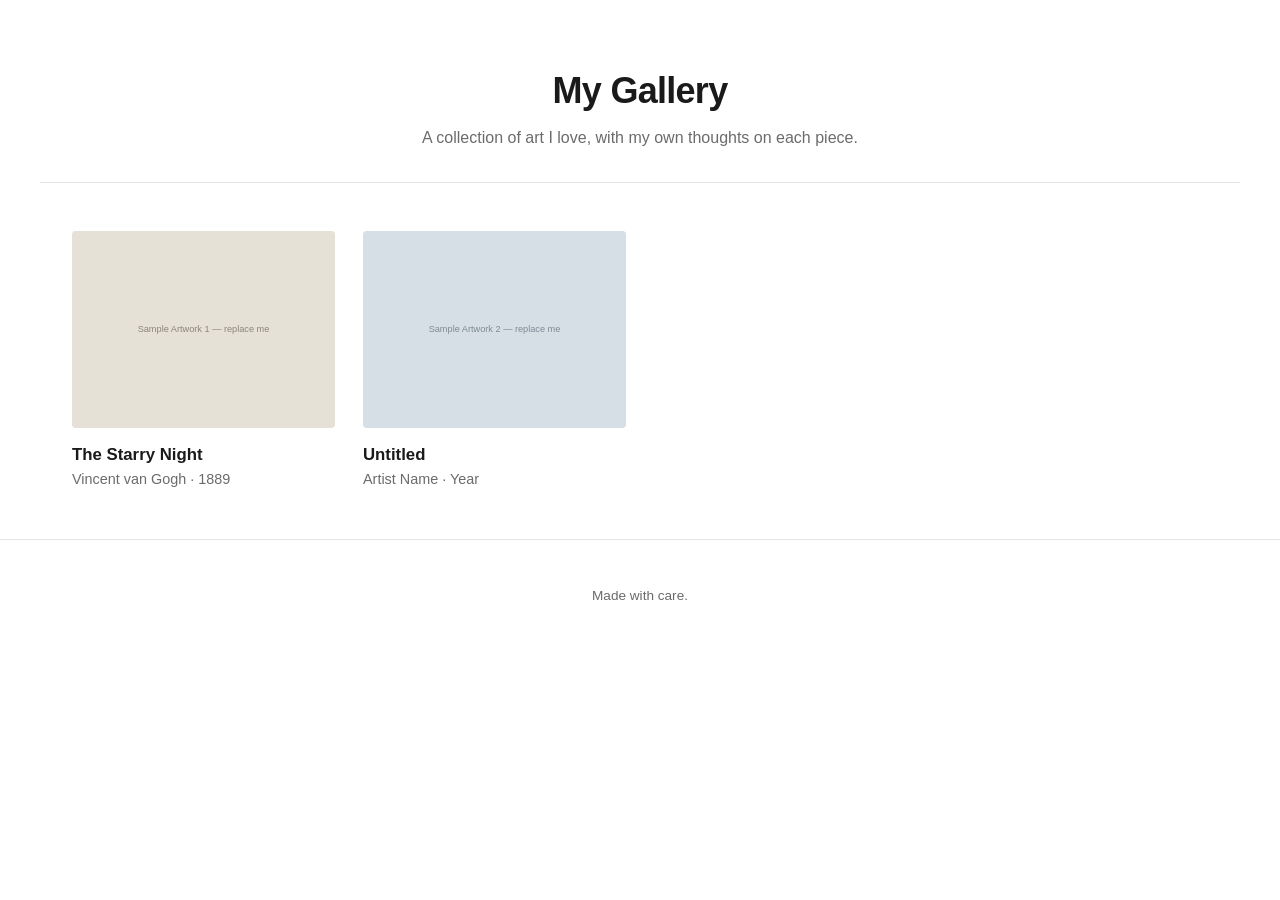
==== index.html @ 42a55cd9 "Initial commit: art gallery site" ====
<!DOCTYPE html>
<html lang="en">
<head>
<meta charset="UTF-8">
<meta name="viewport" content="width=device-width, initial-scale=1.0">
<title>My Gallery</title>
<link rel="stylesheet" href="style.css">
</head>
<body>

  <header class="site-header">
    <h1 class="site-title">My Gallery</h1>
    <p class="site-subtitle">A collection of art I love, with my own thoughts on each piece.</p>
  </header>

  <main>
    <div id="gallery-grid" class="gallery-grid">
      <!-- Artwork cards are inserted here by main.js -->
    </div>
  </main>

  <!-- Modal / lightbox -->
  <div id="modal-overlay" class="modal-overlay" hidden>
    <div class="modal" role="dialog" aria-modal="true" aria-labelledby="modal-title">
      <button id="modal-close" class="modal-close" aria-label="Close">&times;</button>
      <div class="modal-content">
        <div class="modal-image-wrap">
          <img id="modal-image" src="" alt="">
        </div>
        <div class="modal-text">
          <h2 id="modal-title"></h2>
          <p id="modal-meta" class="modal-meta"></p>
          <div id="modal-description" class="modal-description"></div>
        </div>
      </div>
    </div>
  </div>

  <footer class="site-footer">
    <p>Made with care.</p>
  </footer>

  <script src="art.js"></script>
  <script src="main.js"></script>
</body>
</html>
---- style.css ----
/* ---------- Base ---------- */
:root {
  --bg: #ffffff;
  --text: #1a1a1a;
  --text-muted: #6b6b6b;
  --border: #e7e5e2;
  --accent: #1a1a1a;
  --max-width: 1200px;
}

* {
  box-sizing: border-box;
}

body {
  margin: 0;
  background: var(--bg);
  color: var(--text);
  font-family: -apple-system, BlinkMacSystemFont, "Helvetica Neue", Arial, sans-serif;
  line-height: 1.5;
}

/* ---------- Header ---------- */
.site-header {
  max-width: var(--max-width);
  margin: 0 auto;
  padding: 64px 32px 32px;
  text-align: center;
  border-bottom: 1px solid var(--border);
}

.site-title {
  font-size: 2.25rem;
  font-weight: 600;
  letter-spacing: -0.02em;
  margin: 0 0 8px;
}

.site-subtitle {
  color: var(--text-muted);
  font-size: 1rem;
  margin: 0;
}

/* ---------- Gallery grid ---------- */
main {
  max-width: var(--max-width);
  margin: 0 auto;
  padding: 48px 32px;
}

.gallery-grid {
  display: grid;
  grid-template-columns: repeat(auto-fill, minmax(260px, 1fr));
  gap: 28px;
}

.art-card {
  cursor: pointer;
  border: none;
  background: none;
  padding: 0;
  text-align: left;
  font: inherit;
  color: inherit;
}

.art-card-image-wrap {
  width: 100%;
  aspect-ratio: 4 / 3;
  overflow: hidden;
  background: #f2f1ef;
  border-radius: 4px;
}

.art-card-image-wrap img {
  width: 100%;
  height: 100%;
  object-fit: cover;
  display: block;
  transition: transform 0.35s ease;
}

.art-card:hover .art-card-image-wrap img {
  transform: scale(1.04);
}

.art-card-title {
  margin: 14px 0 2px;
  font-size: 1.05rem;
  font-weight: 600;
}

.art-card-meta {
  margin: 0;
  font-size: 0.9rem;
  color: var(--text-muted);
}

/* ---------- Modal ---------- */
.modal-overlay {
  position: fixed;
  inset: 0;
  background: rgba(20, 20, 20, 0.72);
  display: flex;
  align-items: center;
  justify-content: center;
  padding: 24px;
  z-index: 100;
}

.modal-overlay[hidden] {
  display: none;
}

.modal {
  background: var(--bg);
  max-width: 1000px;
  width: 100%;
  max-height: 88vh;
  overflow-y: auto;
  border-radius: 6px;
  position: relative;
}

.modal-close {
  position: absolute;
  top: 12px;
  right: 16px;
  background: none;
  border: none;
  font-size: 2rem;
  line-height: 1;
  cursor: pointer;
  color: var(--text);
  z-index: 2;
}

.modal-content {
  display: grid;
  grid-template-columns: 1.3fr 1fr;
}

.modal-image-wrap {
  background: #f2f1ef;
  display: flex;
  align-items: center;
  justify-content: center;
}

.modal-image-wrap img {
  width: 100%;
  height: 100%;
  object-fit: contain;
  max-height: 88vh;
  display: block;
}

.modal-text {
  padding: 40px 36px;
}

.modal-text h2 {
  margin: 0 0 6px;
  font-size: 1.5rem;
}

.modal-meta {
  color: var(--text-muted);
  margin: 0 0 24px;
  font-size: 0.95rem;
}

.modal-description p {
  margin: 0 0 16px;
  font-size: 1rem;
}

@media (max-width: 720px) {
  .modal-content {
    grid-template-columns: 1fr;
  }
  .modal-image-wrap img {
    max-height: 45vh;
  }
}

/* ---------- Footer ---------- */
.site-footer {
  text-align: center;
  padding: 32px;
  color: var(--text-muted);
  font-size: 0.85rem;
  border-top: 1px solid var(--border);
}
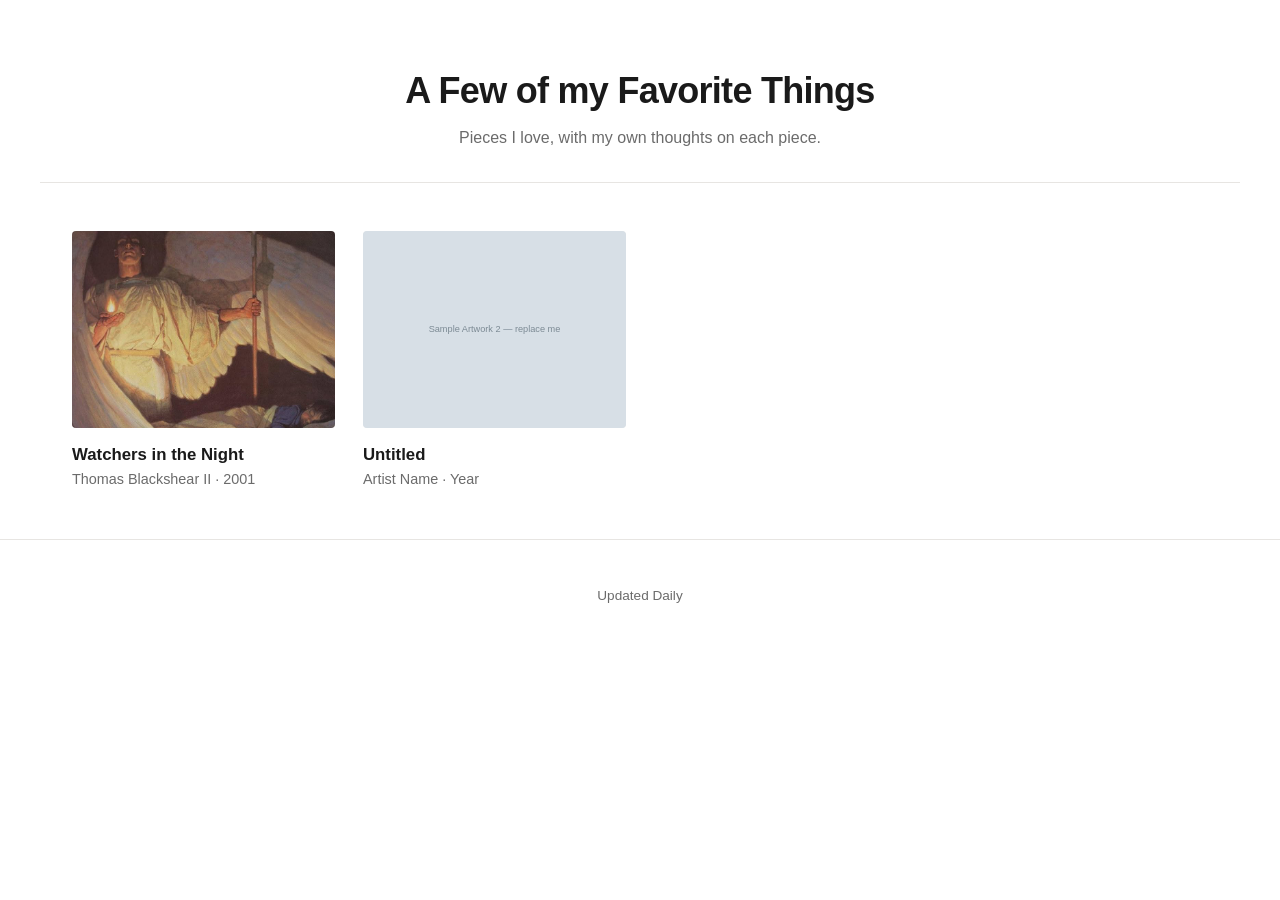
==== commit b2383f18: "Update site title, subtitle, and footer text" ====
--- a/index.html
+++ b/index.html
@@ -3,14 +3,14 @@
 <head>
 <meta charset="UTF-8">
 <meta name="viewport" content="width=device-width, initial-scale=1.0">
-<title>My Gallery</title>
+<title>A Few of my Favorite Things</title>
 <link rel="stylesheet" href="style.css">
 </head>
 <body>
 
   <header class="site-header">
-    <h1 class="site-title">My Gallery</h1>
-    <p class="site-subtitle">A collection of art I love, with my own thoughts on each piece.</p>
+    <h1 class="site-title">A Few of my Favorite Things</h1>
+    <p class="site-subtitle">Pieces I love, with my own thoughts on each piece.</p>
   </header>
 
   <main>
@@ -37,7 +37,7 @@
   </div>
 
   <footer class="site-footer">
-    <p>Made with care.</p>
+    <p>Updated Daily</p>
   </footer>
 
   <script src="art.js"></script>
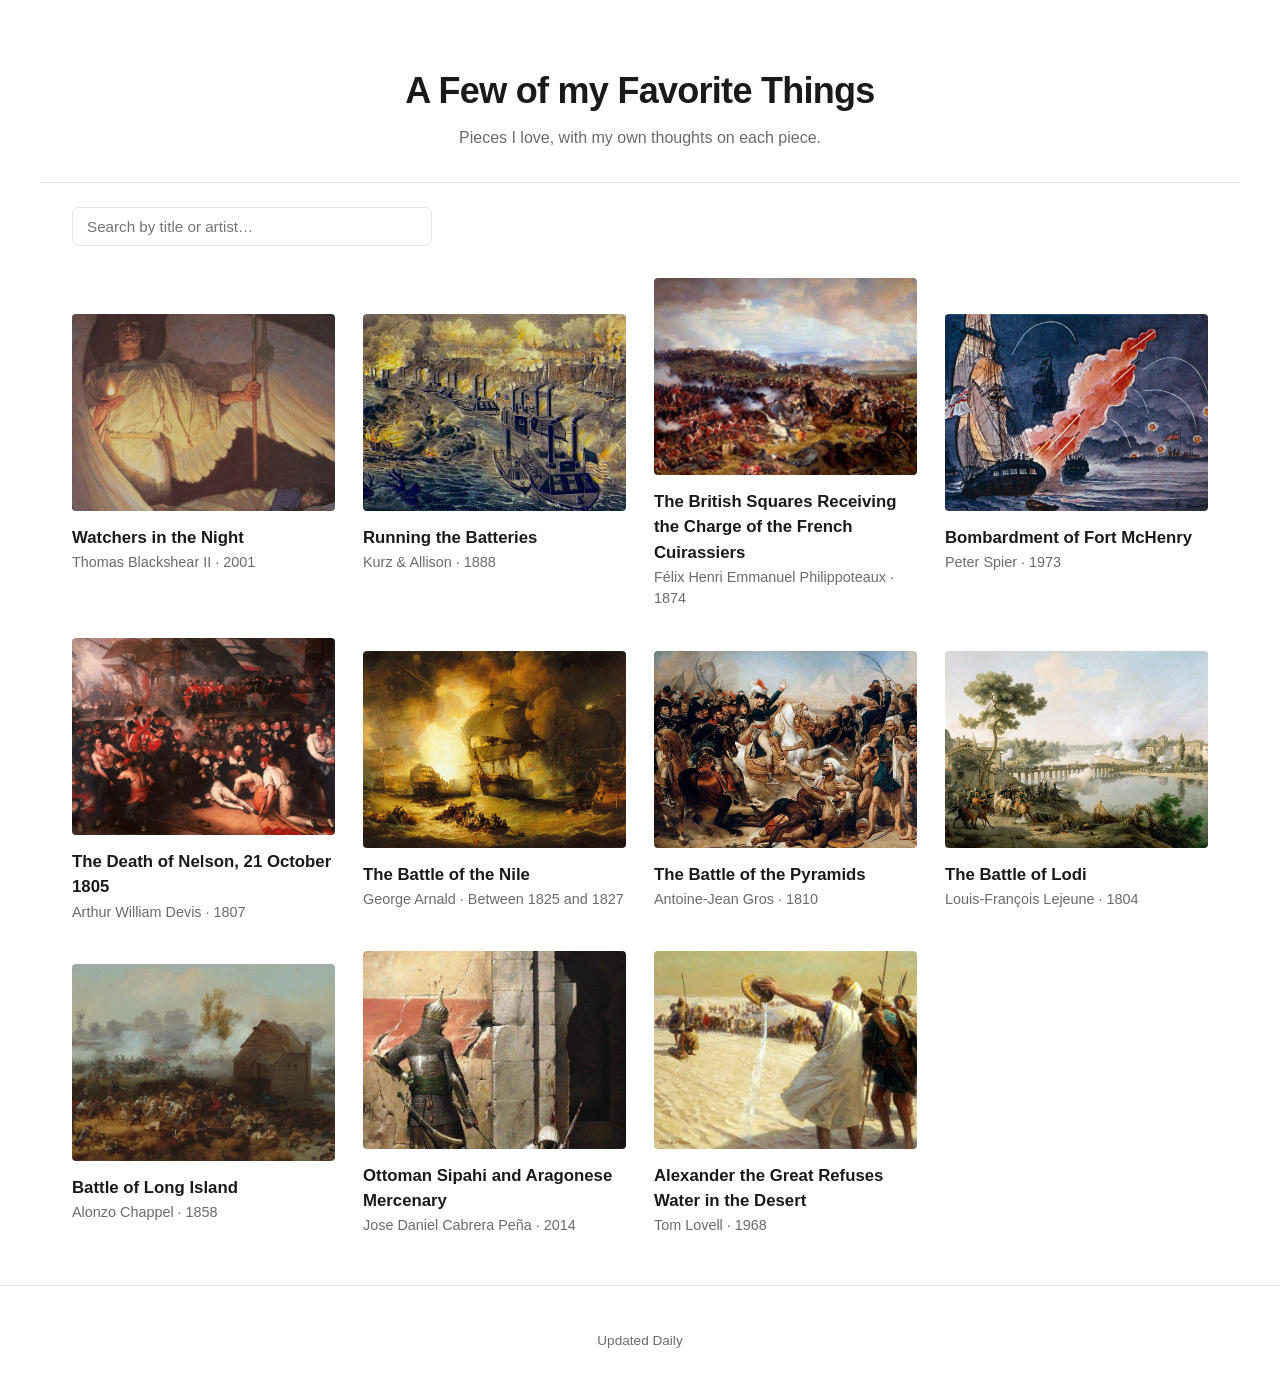
==== commit 78211a12: "Add search, modal prev/next + arrow-key nav, click-to-zoom, image fade-in, social preview tags; drop" ====
--- a/index.html
+++ b/index.html
@@ -4,6 +4,16 @@
 <meta charset="UTF-8">
 <meta name="viewport" content="width=device-width, initial-scale=1.0">
 <title>A Few of my Favorite Things</title>
+
+<!-- Social preview (shows up when the link is shared in iMessage, Discord, etc.) -->
+<meta name="description" content="Pieces I love, with my own thoughts on each piece.">
+<meta property="og:title" content="A Few of my Favorite Things">
+<meta property="og:description" content="Pieces I love, with my own thoughts on each piece.">
+<meta property="og:type" content="website">
+<meta name="twitter:card" content="summary">
+<meta name="twitter:title" content="A Few of my Favorite Things">
+<meta name="twitter:description" content="Pieces I love, with my own thoughts on each piece.">
+
 <link rel="stylesheet" href="style.css">
 </head>
 <body>
@@ -13,19 +23,32 @@
     <p class="site-subtitle">Pieces I love, with my own thoughts on each piece.</p>
   </header>
 
+  <div class="controls">
+    <input
+      type="text"
+      id="search-input"
+      class="search-input"
+      placeholder="Search by title or artist…"
+      aria-label="Search artworks"
+    >
+  </div>
+
   <main>
     <div id="gallery-grid" class="gallery-grid">
       <!-- Artwork cards are inserted here by main.js -->
     </div>
+    <p id="no-results" class="no-results" hidden>No pieces match your search.</p>
   </main>
 
   <!-- Modal / lightbox -->
   <div id="modal-overlay" class="modal-overlay" hidden>
     <div class="modal" role="dialog" aria-modal="true" aria-labelledby="modal-title">
       <button id="modal-close" class="modal-close" aria-label="Close">&times;</button>
+      <button id="modal-prev" class="modal-nav modal-prev" aria-label="Previous artwork">&#8249;</button>
+      <button id="modal-next" class="modal-nav modal-next" aria-label="Next artwork">&#8250;</button>
       <div class="modal-content">
         <div class="modal-image-wrap">
-          <img id="modal-image" src="" alt="">
+          <img id="modal-image" src="" alt="" class="zoomable">
         </div>
         <div class="modal-text">
           <h2 id="modal-title"></h2>
--- a/style.css
+++ b/style.css
@@ -42,11 +42,41 @@
   margin: 0;
 }
 
+/* ---------- Controls (search) ---------- */
+.controls {
+  max-width: var(--max-width);
+  margin: 0 auto;
+  padding: 24px 32px 0;
+}
+
+.search-input {
+  width: 100%;
+  max-width: 360px;
+  padding: 10px 14px;
+  font-size: 0.95rem;
+  border: 1px solid var(--border);
+  border-radius: 6px;
+  font-family: inherit;
+  color: var(--text);
+  background: var(--bg);
+}
+
+.search-input:focus {
+  outline: none;
+  border-color: var(--accent);
+}
+
+.no-results {
+  text-align: center;
+  color: var(--text-muted);
+  padding: 48px 0;
+}
+
 /* ---------- Gallery grid ---------- */
 main {
   max-width: var(--max-width);
   margin: 0 auto;
-  padding: 48px 32px;
+  padding: 32px 32px 48px;
 }
 
 .gallery-grid {
@@ -78,7 +108,12 @@
   height: 100%;
   object-fit: cover;
   display: block;
-  transition: transform 0.35s ease;
+  transition: transform 0.35s ease, opacity 0.4s ease;
+  opacity: 0;
+}
+
+.art-card-image-wrap img.loaded {
+  opacity: 1;
 }
 
 .art-card:hover .art-card-image-wrap img {
@@ -136,6 +171,37 @@
   z-index: 2;
 }
 
+.modal-nav {
+  position: absolute;
+  top: 50%;
+  transform: translateY(-50%);
+  background: rgba(255, 255, 255, 0.85);
+  border: 1px solid var(--border);
+  border-radius: 50%;
+  width: 40px;
+  height: 40px;
+  font-size: 1.5rem;
+  line-height: 1;
+  cursor: pointer;
+  color: var(--text);
+  z-index: 2;
+  display: flex;
+  align-items: center;
+  justify-content: center;
+}
+
+.modal-prev {
+  left: 12px;
+}
+
+.modal-next {
+  right: 12px;
+}
+
+.modal-nav:hover {
+  background: #fff;
+}
+
 .modal-content {
   display: grid;
   grid-template-columns: 1.3fr 1fr;
@@ -154,6 +220,20 @@
   object-fit: contain;
   max-height: 88vh;
   display: block;
+}
+
+.modal-image-wrap img.zoomable {
+  cursor: zoom-in;
+  transition: transform 0.25s ease;
+}
+
+.modal-image-wrap img.zoomable.zoomed {
+  cursor: zoom-out;
+  transform: scale(1.8);
+}
+
+.modal-image-wrap {
+  overflow: hidden;
 }
 
 .modal-text {
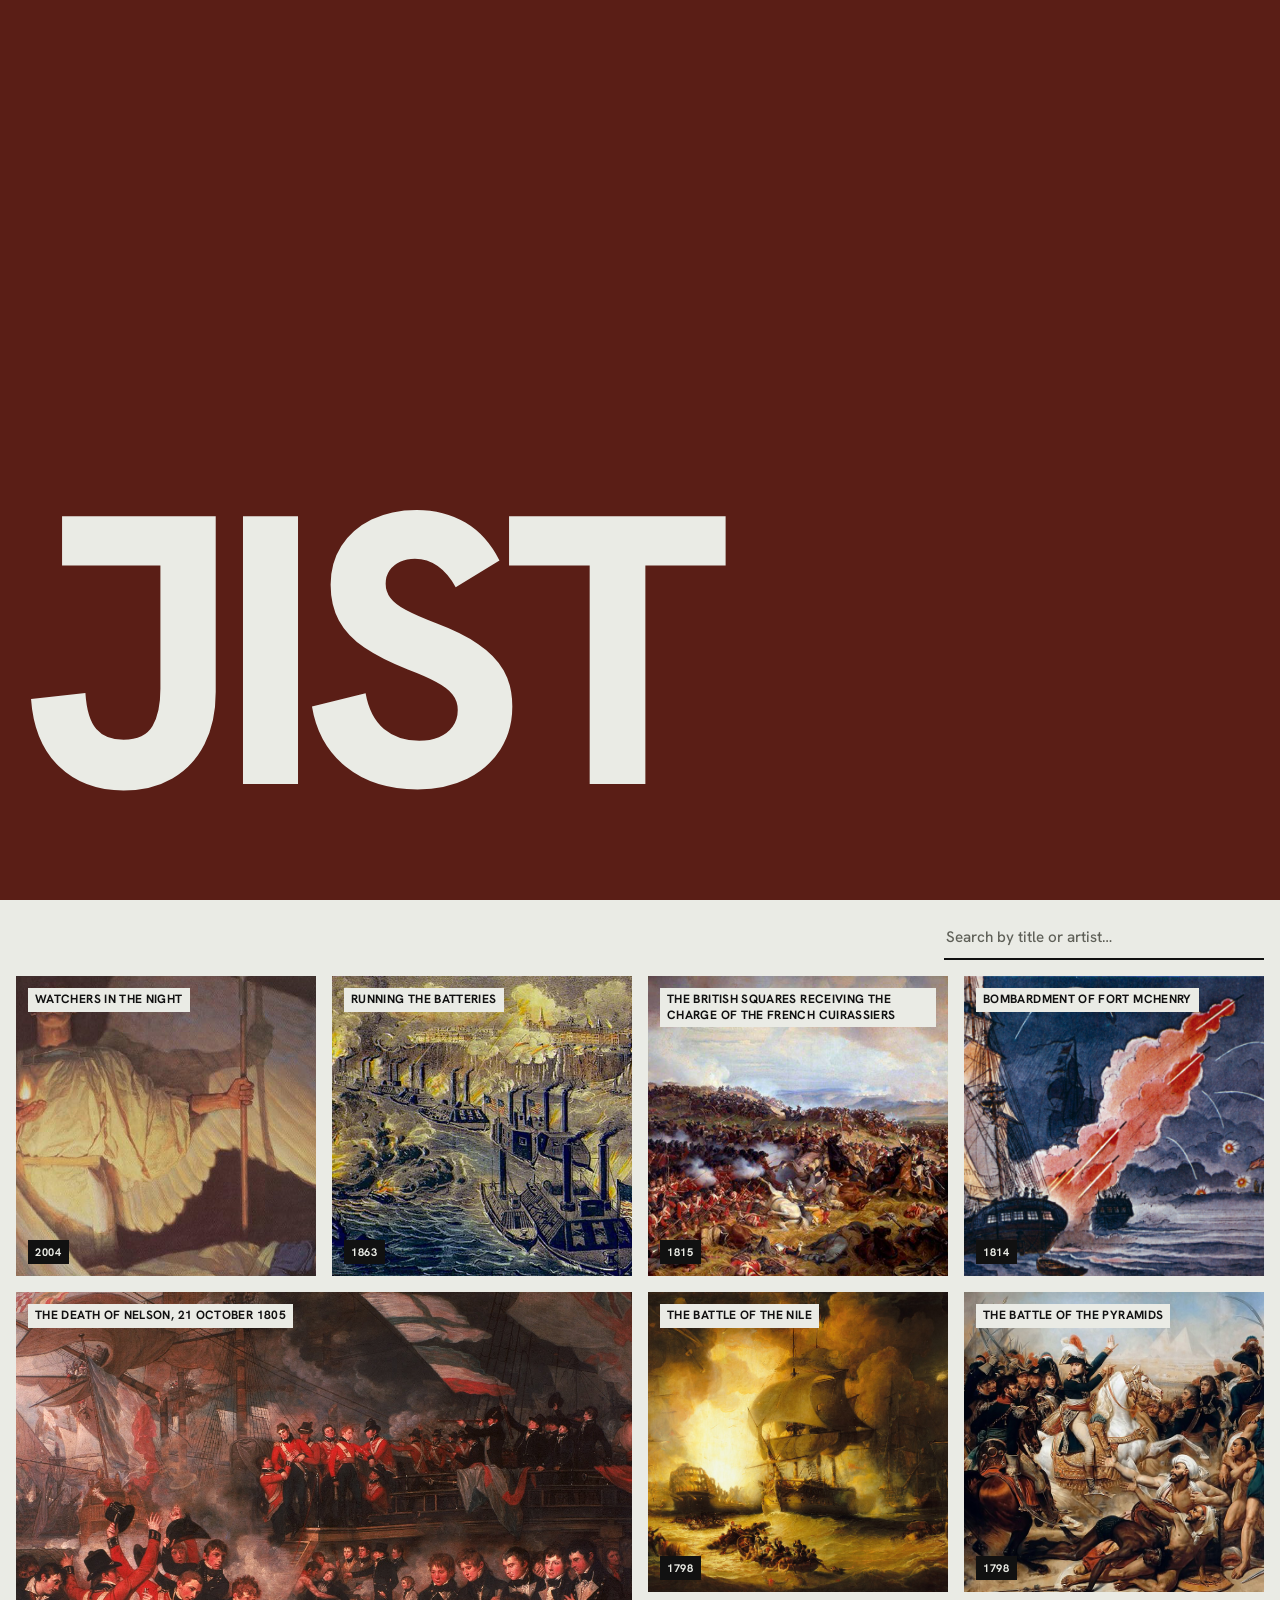
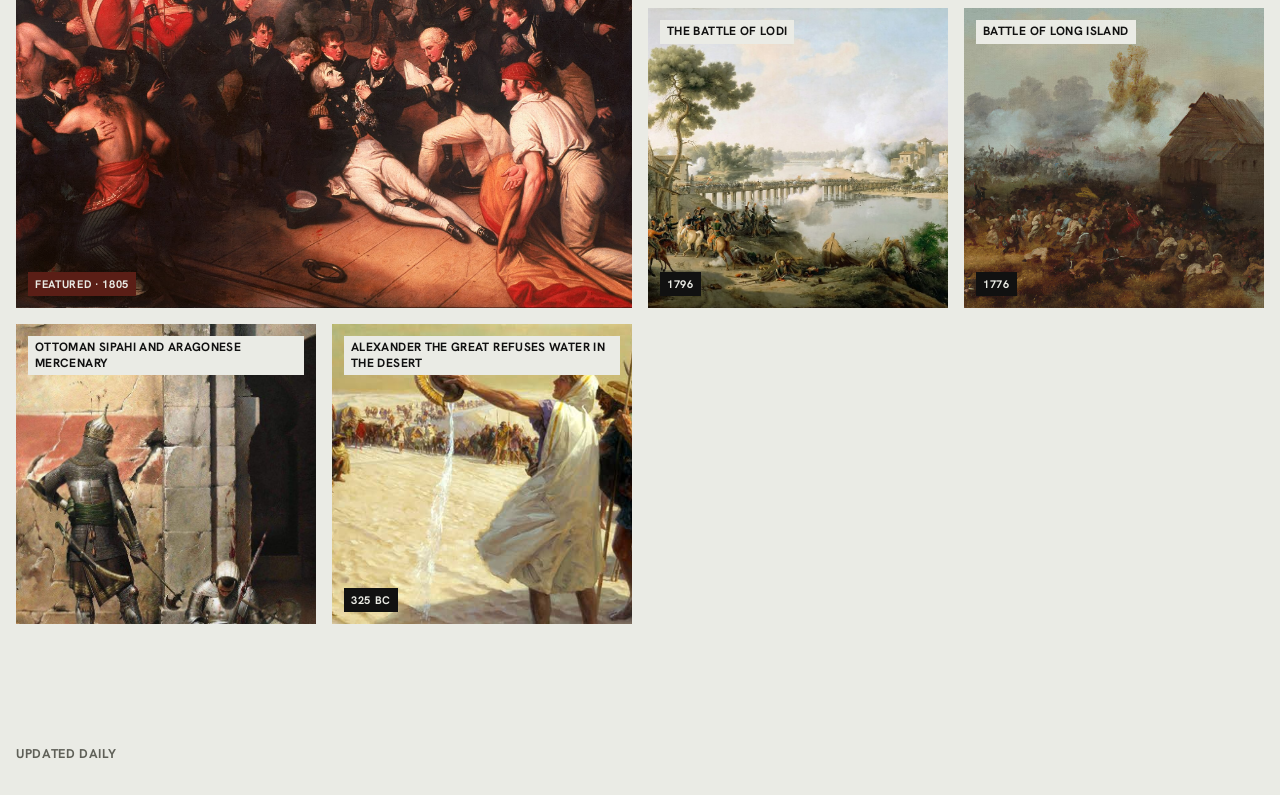
==== commit d8efc146: "Rebrand to JIST Gallery with intro animation and grid homepage - Intro: oxblood panel wipes in, JIST" ====
--- a/index.html
+++ b/index.html
@@ -3,24 +3,48 @@
 <head>
 <meta charset="UTF-8">
 <meta name="viewport" content="width=device-width, initial-scale=1.0">
-<title>A Few of my Favorite Things</title>
+<title>JIST Gallery</title>
 
 <!-- Social preview (shows up when the link is shared in iMessage, Discord, etc.) -->
 <meta name="description" content="Pieces I love, with my own thoughts on each piece.">
-<meta property="og:title" content="A Few of my Favorite Things">
+<meta property="og:title" content="JIST Gallery">
 <meta property="og:description" content="Pieces I love, with my own thoughts on each piece.">
 <meta property="og:type" content="website">
 <meta name="twitter:card" content="summary">
-<meta name="twitter:title" content="A Few of my Favorite Things">
+<meta name="twitter:title" content="JIST Gallery">
 <meta name="twitter:description" content="Pieces I love, with my own thoughts on each piece.">
 
+<link rel="preconnect" href="https://fonts.googleapis.com">
+<link rel="preconnect" href="https://fonts.gstatic.com" crossorigin>
+<link href="https://fonts.googleapis.com/css2?family=Hanken+Grotesk:wght@500;700;800&display=swap" rel="stylesheet">
 <link rel="stylesheet" href="style.css">
 </head>
-<body>
+<body class="intro-active">
 
-  <header class="site-header">
-    <h1 class="site-title">A Few of my Favorite Things</h1>
-    <p class="site-subtitle">Pieces I love, with my own thoughts on each piece.</p>
+  <!-- Intro / hero. main.js steps it through the animation by adding classes. -->
+  <header id="intro" class="intro">
+    <div class="intro-panel"></div>
+    <div class="intro-art">
+      <img id="intro-image" src="" alt="">
+      <div class="intro-scrim"></div>
+    </div>
+
+    <h1 class="intro-word" aria-label="JIST Gallery">JIST</h1>
+
+    <nav id="era-nav" class="era-nav" aria-label="Filter by era">
+      <!-- Era buttons are inserted here by main.js -->
+    </nav>
+
+    <div class="intro-caption">
+      <button id="intro-featured" class="intro-featured" type="button">
+        <span class="intro-featured-label">Featured piece</span>
+        <span id="intro-featured-title" class="intro-featured-title"></span>
+      </button>
+      <div class="intro-actions">
+        <button id="intro-enter" class="intro-enter" type="button">Enter gallery ↓</button>
+        <button id="intro-replay" class="intro-replay" type="button">↺ Replay intro</button>
+      </div>
+    </div>
   </header>
 
   <div class="controls">
@@ -35,7 +59,7 @@
 
   <main>
     <div id="gallery-grid" class="gallery-grid">
-      <!-- Artwork cards are inserted here by main.js -->
+      <!-- Artwork tiles are inserted here by main.js -->
     </div>
     <p id="no-results" class="no-results" hidden>No pieces match your search.</p>
   </main>
@@ -48,7 +72,7 @@
       <button id="modal-next" class="modal-nav modal-next" aria-label="Next artwork">&#8250;</button>
       <div class="modal-content">
         <div class="modal-image-wrap">
-          <img id="modal-image" src="" alt="" class="zoomable">
+          <img id="modal-image" src="" alt="">
         </div>
         <div class="modal-text">
           <h2 id="modal-title"></h2>
--- a/style.css
+++ b/style.css
@@ -1,11 +1,13 @@
 /* ---------- Base ---------- */
 :root {
-  --bg: #ffffff;
-  --text: #1a1a1a;
-  --text-muted: #6b6b6b;
-  --border: #e7e5e2;
-  --accent: #1a1a1a;
-  --max-width: 1200px;
+  --bg-page: #eaebe5;       /* pale grey-green "gallery wall" */
+  --panel: #5a1e16;         /* intro panel colour (oxblood) */
+  --text: #111111;
+  --text-muted: #5f6058;
+  --tile-empty: #d4d5ce;
+  --gap: 16px;
+  --ease: cubic-bezier(0.77, 0, 0.18, 1);
+  --font: "Hanken Grotesk", "Helvetica Neue", Helvetica, Arial, sans-serif;
 }
 
 * {
@@ -14,129 +16,399 @@
 
 body {
   margin: 0;
-  background: var(--bg);
+  background: var(--bg-page);
   color: var(--text);
-  font-family: -apple-system, BlinkMacSystemFont, "Helvetica Neue", Arial, sans-serif;
+  font-family: var(--font);
   line-height: 1.5;
-}
-
-/* ---------- Header ---------- */
-.site-header {
-  max-width: var(--max-width);
-  margin: 0 auto;
-  padding: 64px 32px 32px;
-  text-align: center;
-  border-bottom: 1px solid var(--border);
-}
-
-.site-title {
-  font-size: 2.25rem;
-  font-weight: 600;
-  letter-spacing: -0.02em;
-  margin: 0 0 8px;
-}
-
-.site-subtitle {
-  color: var(--text-muted);
-  font-size: 1rem;
+  overflow-x: hidden;
+}
+
+/* While the intro plays, the page doesn't scroll — the first scroll settles it. */
+body.intro-active {
+  overflow: hidden;
+}
+
+button {
+  font-family: inherit;
+}
+
+/* ---------- Intro / hero ----------
+   States (classes on #intro, added in order by main.js):
+     is-panel   → panel wipes in from the left
+     is-word    → JIST rises
+     is-art     → featured piece slides in behind JIST
+     is-settled → shrinks into the split banner above the gallery
+*/
+.intro {
+  position: relative;
+  overflow: hidden;
+  height: 100vh;
+  height: 100svh;
+  transition: height 1.1s var(--ease);
+}
+
+.intro.is-settled {
+  height: clamp(420px, 62vh, 620px);
+}
+
+.intro-panel {
+  position: absolute;
+  top: 0;
+  bottom: 0;
+  left: 0;
+  width: 0;
+  background: var(--panel);
+  transition: width 1.1s var(--ease);
+}
+
+.intro.is-panel .intro-panel {
+  width: 100%;
+}
+
+.intro-art {
+  position: absolute;
+  top: 0;
+  bottom: 0;
+  right: 0;
+  width: 100%;
+  transform: translateX(100%);
+  transition: transform 1.3s var(--ease), width 1.1s var(--ease);
+}
+
+.intro.is-art .intro-art {
+  transform: translateX(0);
+}
+
+.intro.is-settled .intro-art {
+  width: 50%;
+}
+
+.intro-art img {
+  width: 100%;
+  height: 100%;
+  object-fit: cover;
+  display: block;
+}
+
+.intro-scrim {
+  position: absolute;
+  inset: 0;
+  background: #111;
+  opacity: 0;
+  transition: opacity 0.8s ease;
+}
+
+.intro.is-art:not(.is-settled) .intro-scrim {
+  opacity: 0.3;
+}
+
+.intro-word {
+  position: absolute;
+  left: 24px;
+  bottom: 96px;
+  z-index: 2;
   margin: 0;
+  font-weight: 800;
+  line-height: 0.8;
+  letter-spacing: -0.05em;
+  color: var(--bg-page);
+  font-size: clamp(140px, 30vw, 460px);
+  opacity: 0;
+  transform: translateY(60px);
+  transition: opacity 0.9s var(--ease), transform 0.9s var(--ease),
+    font-size 1.1s var(--ease), bottom 1.1s var(--ease);
+}
+
+.intro.is-word .intro-word {
+  opacity: 1;
+  transform: translateY(0);
+}
+
+.intro.is-settled .intro-word {
+  bottom: 40px;
+  font-size: clamp(110px, 17vw, 260px);
+}
+
+/* Era menu — appears top-right once the intro settles */
+.era-nav {
+  position: absolute;
+  top: 20px;
+  right: 24px;
+  z-index: 3;
+  display: flex;
+  flex-wrap: wrap;
+  justify-content: flex-end;
+  gap: 4px 26px;
+  padding: 4px 12px;
+  background: var(--bg-page);
+  opacity: 0;
+  transform: translateY(-12px);
+  pointer-events: none;
+  transition: opacity 0.6s var(--ease), transform 0.6s var(--ease);
+}
+
+.intro.is-settled .era-nav {
+  opacity: 1;
+  transform: translateY(0);
+  pointer-events: auto;
+}
+
+.era-nav button {
+  min-height: 44px;
+  padding: 0;
+  border: 0;
+  background: none;
+  cursor: pointer;
+  color: var(--text);
+  font-weight: 700;
+  font-size: clamp(16px, 1.9vw, 26px);
+  letter-spacing: -0.01em;
+  text-transform: uppercase;
+  text-decoration: none;
+  text-decoration-thickness: 3px;
+  text-underline-offset: 6px;
+}
+
+.era-nav button:hover {
+  opacity: 0.7;
+}
+
+.era-nav button[aria-pressed="true"] {
+  text-decoration-line: underline;
+}
+
+/* Caption + buttons along the bottom of the intro */
+.intro-caption {
+  position: absolute;
+  left: 24px;
+  right: 24px;
+  bottom: 24px;
+  z-index: 3;
+  display: flex;
+  justify-content: space-between;
+  align-items: flex-end;
+  gap: 16px;
+  color: var(--bg-page);
+  opacity: 0;
+  pointer-events: none;
+  transition: opacity 0.6s ease, left 1.1s var(--ease);
+}
+
+.intro.is-art .intro-caption {
+  opacity: 1;
+  pointer-events: auto;
+}
+
+.intro.is-settled .intro-caption {
+  left: calc(50% + 24px);
+}
+
+.intro-featured {
+  display: flex;
+  flex-direction: column;
+  align-items: flex-start;
+  gap: 4px;
+  padding: 0;
+  border: 0;
+  background: none;
+  color: inherit;
+  text-align: left;
+  cursor: pointer;
+  font-size: 13px;
+  letter-spacing: 0.04em;
+  text-transform: uppercase;
+  text-shadow: 0 1px 8px rgba(0, 0, 0, 0.45);
+}
+
+.intro-featured-label {
+  opacity: 0.8;
+}
+
+.intro-featured-title {
+  font-weight: 700;
+}
+
+.intro-featured:hover .intro-featured-title {
+  text-decoration: underline;
+  text-underline-offset: 3px;
+}
+
+.intro-actions {
+  flex-shrink: 0;
+}
+
+.intro-enter,
+.intro-replay {
+  min-height: 48px;
+  padding: 0 22px;
+  cursor: pointer;
+  font-weight: 700;
+  font-size: 14px;
+  letter-spacing: 0.06em;
+  text-transform: uppercase;
+}
+
+.intro-enter {
+  border: 0;
+  background: var(--bg-page);
+  color: var(--text);
+}
+
+.intro-replay {
+  display: none;
+  min-height: 44px;
+  padding: 0 16px;
+  font-size: 12px;
+  border: 1px solid var(--bg-page);
+  background: rgba(17, 17, 17, 0.25);
+  color: var(--bg-page);
+}
+
+.intro.is-settled .intro-enter {
+  display: none;
+}
+
+.intro.is-settled .intro-replay {
+  display: inline-block;
+}
+
+/* Skips all intro motion (reduced-motion users, repeat visits, Replay reset) */
+.intro.no-anim,
+.intro.no-anim * {
+  transition: none !important;
 }
 
 /* ---------- Controls (search) ---------- */
 .controls {
-  max-width: var(--max-width);
-  margin: 0 auto;
-  padding: 24px 32px 0;
+  padding: var(--gap) var(--gap) 0;
+  display: flex;
+  justify-content: flex-end;
 }
 
 .search-input {
   width: 100%;
-  max-width: 360px;
-  padding: 10px 14px;
+  max-width: 320px;
+  height: 44px;
+  padding: 0 2px;
+  font-family: inherit;
   font-size: 0.95rem;
-  border: 1px solid var(--border);
-  border-radius: 6px;
-  font-family: inherit;
+  font-weight: 500;
   color: var(--text);
-  background: var(--bg);
+  background: transparent;
+  border: 0;
+  border-bottom: 2px solid var(--text);
+  border-radius: 0;
+}
+
+.search-input::placeholder {
+  color: var(--text-muted);
 }
 
 .search-input:focus {
   outline: none;
-  border-color: var(--accent);
+  border-bottom-color: var(--panel);
 }
 
 .no-results {
   text-align: center;
   color: var(--text-muted);
   padding: 48px 0;
+  font-weight: 700;
+  text-transform: uppercase;
+  letter-spacing: 0.04em;
 }
 
 /* ---------- Gallery grid ---------- */
 main {
-  max-width: var(--max-width);
-  margin: 0 auto;
-  padding: 32px 32px 48px;
+  padding: var(--gap) var(--gap) 96px;
 }
 
 .gallery-grid {
   display: grid;
-  grid-template-columns: repeat(auto-fill, minmax(260px, 1fr));
-  gap: 28px;
-}
-
-.art-card {
+  grid-template-columns: repeat(4, minmax(0, 1fr));
+  grid-auto-flow: dense;
+  gap: var(--gap);
+}
+
+.art-tile {
+  position: relative;
+  display: block;
+  aspect-ratio: 1 / 1;
+  overflow: hidden;
+  padding: 0;
+  border: 0;
+  background: var(--tile-empty);
   cursor: pointer;
-  border: none;
-  background: none;
-  padding: 0;
-  text-align: left;
   font: inherit;
   color: inherit;
-}
-
-.art-card-image-wrap {
-  width: 100%;
-  aspect-ratio: 4 / 3;
-  overflow: hidden;
-  background: #f2f1ef;
-  border-radius: 4px;
-}
-
-.art-card-image-wrap img {
+  text-align: left;
+}
+
+.art-tile.is-big {
+  grid-column: span 2;
+  grid-row: span 2;
+}
+
+.art-tile img {
+  position: absolute;
+  inset: 0;
   width: 100%;
   height: 100%;
   object-fit: cover;
   display: block;
-  transition: transform 0.35s ease, opacity 0.4s ease;
   opacity: 0;
-}
-
-.art-card-image-wrap img.loaded {
+  transition: opacity 0.4s ease, transform 0.6s ease;
+}
+
+.art-tile img.loaded {
   opacity: 1;
 }
 
-.art-card:hover .art-card-image-wrap img {
-  transform: scale(1.04);
-}
-
-.art-card-title {
-  margin: 14px 0 2px;
-  font-size: 1.05rem;
-  font-weight: 600;
-}
-
-.art-card-meta {
-  margin: 0;
-  font-size: 0.9rem;
-  color: var(--text-muted);
+.art-tile:hover img {
+  transform: scale(1.03);
+}
+
+.art-tile:focus-visible {
+  outline: 3px solid var(--text);
+  outline-offset: 3px;
+}
+
+.art-tile-title,
+.art-tile-badge {
+  position: absolute;
+  left: 12px;
+  padding: 4px 7px;
+  font-weight: 700;
+  text-transform: uppercase;
+}
+
+.art-tile-title {
+  top: 12px;
+  max-width: calc(100% - 24px);
+  background: var(--bg-page);
+  color: var(--text);
+  font-size: 12px;
+  letter-spacing: 0.03em;
+  line-height: 1.3;
+}
+
+.art-tile-badge {
+  bottom: 12px;
+  background: var(--text);
+  color: var(--bg-page);
+  font-size: 11px;
+  letter-spacing: 0.06em;
+}
+
+.art-tile.is-featured .art-tile-badge {
+  background: var(--panel);
 }
 
 /* ---------- Modal ---------- */
 .modal-overlay {
   position: fixed;
   inset: 0;
-  background: rgba(20, 20, 20, 0.72);
+  background: rgba(17, 17, 17, 0.8);
   display: flex;
   align-items: center;
   justify-content: center;
@@ -149,19 +421,20 @@
 }
 
 .modal {
-  background: var(--bg);
-  max-width: 1000px;
+  background: var(--bg-page);
+  max-width: 1100px;
   width: 100%;
   max-height: 88vh;
   overflow-y: auto;
-  border-radius: 6px;
   position: relative;
 }
 
 .modal-close {
   position: absolute;
-  top: 12px;
-  right: 16px;
+  top: 8px;
+  right: 12px;
+  width: 44px;
+  height: 44px;
   background: none;
   border: none;
   font-size: 2rem;
@@ -175,12 +448,11 @@
   position: absolute;
   top: 50%;
   transform: translateY(-50%);
-  background: rgba(255, 255, 255, 0.85);
-  border: 1px solid var(--border);
-  border-radius: 50%;
-  width: 40px;
-  height: 40px;
-  font-size: 1.5rem;
+  background: var(--bg-page);
+  border: 0;
+  width: 44px;
+  height: 44px;
+  font-size: 1.6rem;
   line-height: 1;
   cursor: pointer;
   color: var(--text);
@@ -204,11 +476,11 @@
 
 .modal-content {
   display: grid;
-  grid-template-columns: 1.3fr 1fr;
+  grid-template-columns: 1.4fr 1fr;
 }
 
 .modal-image-wrap {
-  background: #f2f1ef;
+  background: #111;
   display: flex;
   align-items: center;
   justify-content: center;
@@ -222,54 +494,141 @@
   display: block;
 }
 
-.modal-image-wrap img.zoomable {
-  cursor: zoom-in;
-  transition: transform 0.25s ease;
-}
-
-.modal-image-wrap img.zoomable.zoomed {
-  cursor: zoom-out;
-  transform: scale(1.8);
-}
-
-.modal-image-wrap {
-  overflow: hidden;
-}
-
 .modal-text {
-  padding: 40px 36px;
+  padding: 48px 40px 40px;
 }
 
 .modal-text h2 {
-  margin: 0 0 6px;
-  font-size: 1.5rem;
+  margin: 0 0 10px;
+  font-size: 2rem;
+  font-weight: 800;
+  line-height: 1.05;
+  letter-spacing: -0.02em;
+  text-transform: uppercase;
 }
 
 .modal-meta {
   color: var(--text-muted);
   margin: 0 0 24px;
-  font-size: 0.95rem;
+  font-size: 0.8rem;
+  font-weight: 700;
+  letter-spacing: 0.05em;
+  text-transform: uppercase;
 }
 
 .modal-description p {
   margin: 0 0 16px;
-  font-size: 1rem;
-}
-
-@media (max-width: 720px) {
+  font-size: 1.05rem;
+  font-weight: 500;
+  line-height: 1.6;
+}
+
+/* ---------- Footer ---------- */
+.site-footer {
+  padding: 24px var(--gap) 32px;
+  color: var(--text-muted);
+  font-size: 0.8rem;
+  font-weight: 700;
+  letter-spacing: 0.05em;
+  text-transform: uppercase;
+}
+
+.site-footer p {
+  margin: 0;
+}
+
+/* ---------- Smaller screens ---------- */
+@media (max-width: 1100px) {
+  .gallery-grid {
+    grid-template-columns: repeat(3, minmax(0, 1fr));
+  }
+}
+
+@media (max-width: 760px) {
+  .gallery-grid {
+    grid-template-columns: repeat(2, minmax(0, 1fr));
+    gap: 10px;
+  }
+
+  main,
+  .controls {
+    padding-left: 10px;
+    padding-right: 10px;
+  }
+
+  .search-input {
+    max-width: none;
+  }
+
+  /* On a phone the split banner is too narrow, so the art stays full width */
+  .intro.is-settled .intro-art {
+    width: 100%;
+  }
+
+  .intro.is-settled .intro-scrim {
+    opacity: 0.3;
+  }
+
+  .intro.is-settled .intro-caption {
+    left: 16px;
+  }
+
+  .intro.is-settled {
+    height: 460px;
+  }
+
+  .intro-word {
+    left: 14px;
+    bottom: 200px;
+  }
+
+  .intro.is-settled .intro-word {
+    bottom: 84px;
+    font-size: clamp(90px, 28vw, 160px);
+  }
+
+  .intro-caption {
+    left: 16px;
+    right: 16px;
+    bottom: 16px;
+    flex-direction: column;
+    align-items: flex-start;
+  }
+
+  /* Settled on a phone: just the Replay button, tucked bottom-right */
+  .intro.is-settled .intro-caption {
+    flex-direction: row;
+    justify-content: flex-end;
+  }
+
+  .intro.is-settled .intro-featured {
+    display: none;
+  }
+
+  .era-nav {
+    top: 12px;
+    left: 12px;
+    right: 12px;
+    gap: 0 16px;
+  }
+
   .modal-content {
     grid-template-columns: 1fr;
   }
+
   .modal-image-wrap img {
     max-height: 45vh;
   }
-}
-
-/* ---------- Footer ---------- */
-.site-footer {
-  text-align: center;
-  padding: 32px;
-  color: var(--text-muted);
-  font-size: 0.85rem;
-  border-top: 1px solid var(--border);
-}
+
+  .modal-text {
+    padding: 28px 22px;
+  }
+}
+
+/* Visitors who turn off animations in their device settings get the settled page */
+@media (prefers-reduced-motion: reduce) {
+  .intro,
+  .intro * {
+    transition: none !important;
+  }
+}
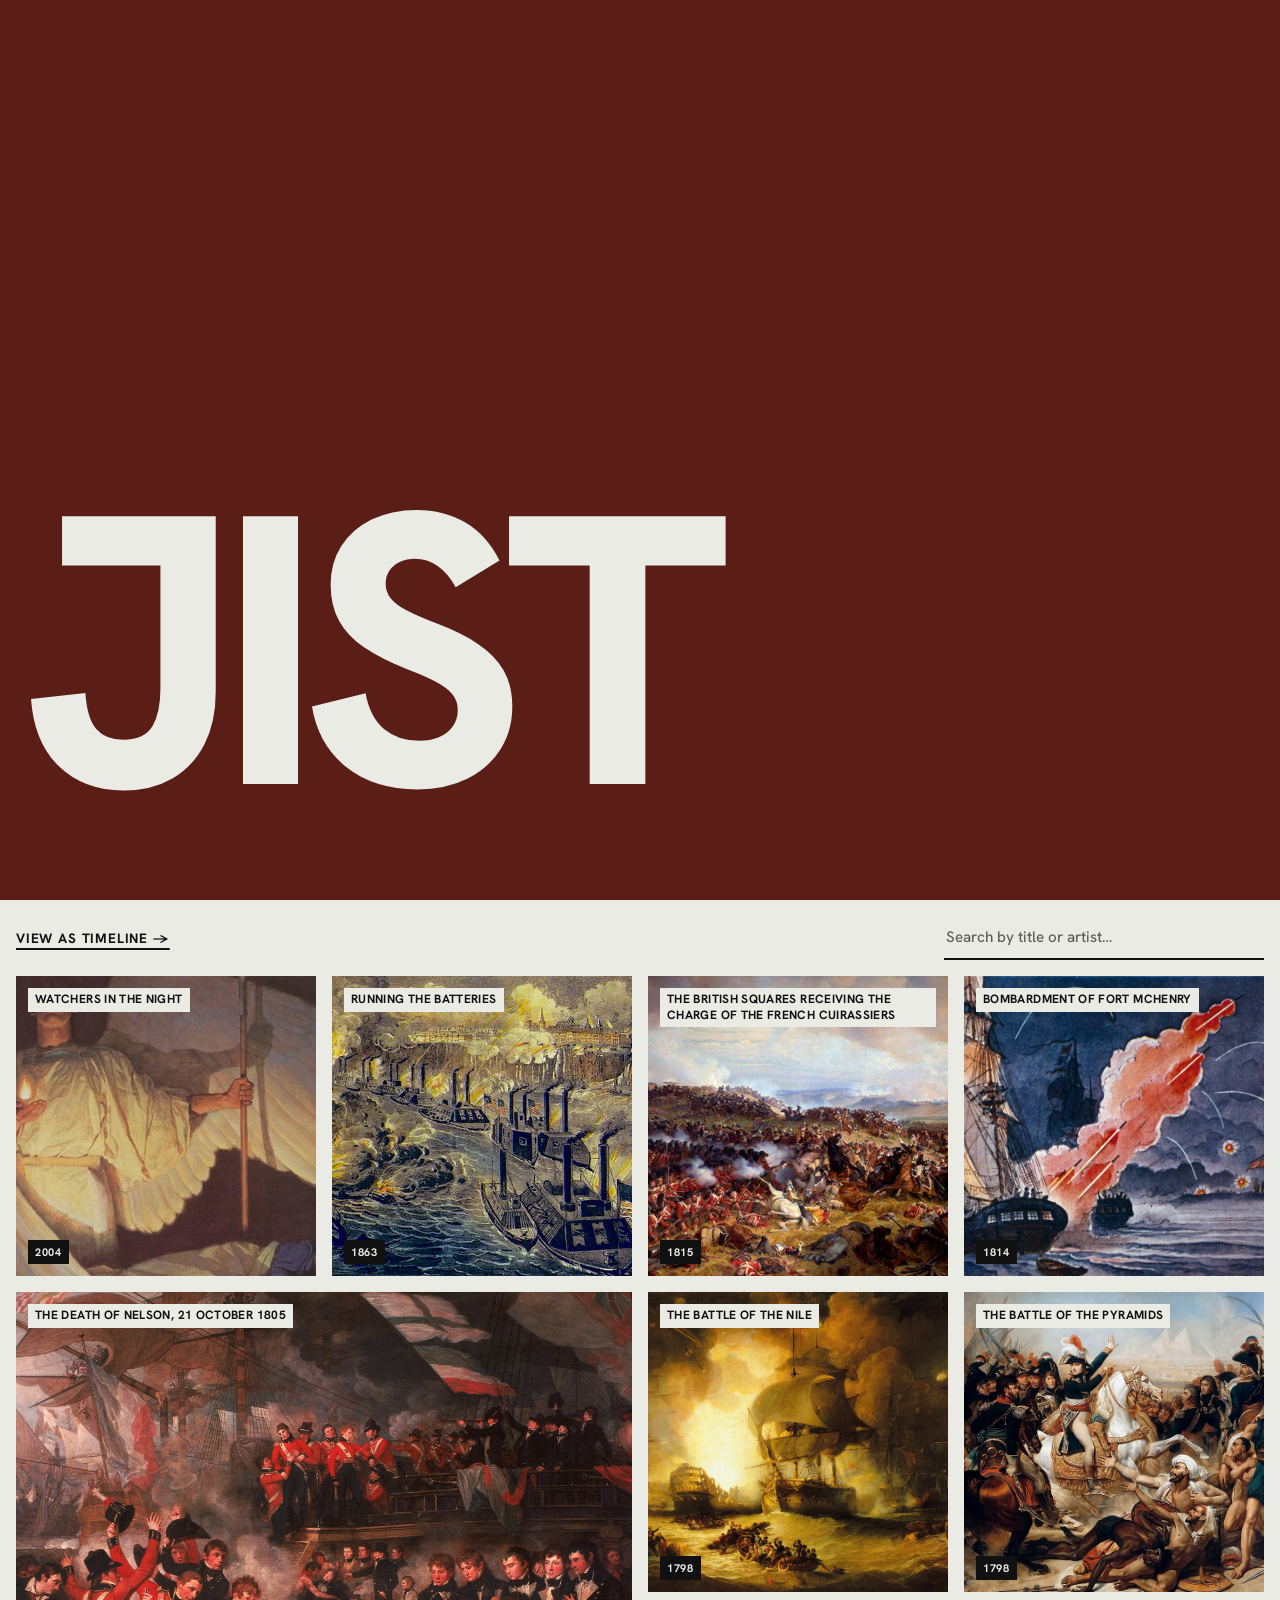
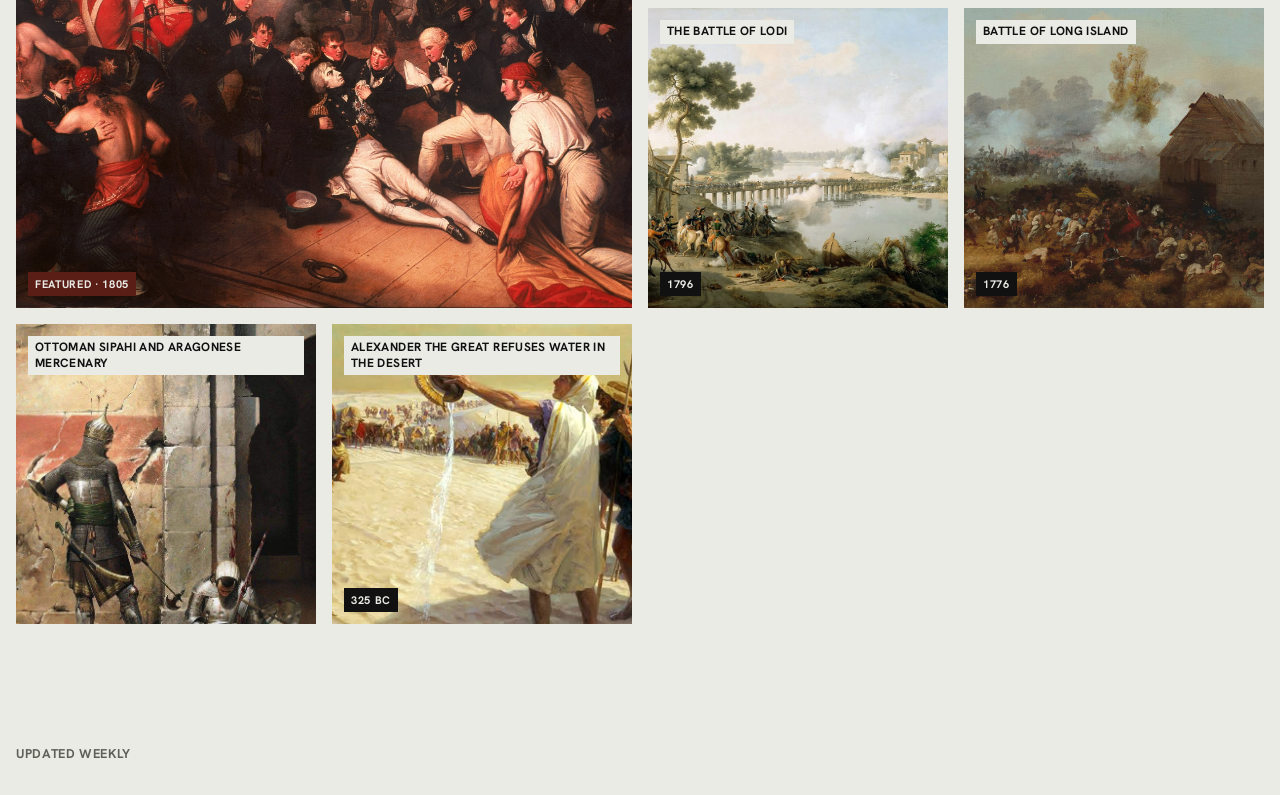
==== commit eda14f46: "Add timeline page and change footer to Updated Weekly - timeline.html/timeline.js: pieces grouped by" ====
--- a/index.html
+++ b/index.html
@@ -48,6 +48,7 @@
   </header>
 
   <div class="controls">
+    <a href="timeline.html" class="page-link">View as timeline →</a>
     <input
       type="text"
       id="search-input"
@@ -84,10 +85,11 @@
   </div>
 
   <footer class="site-footer">
-    <p>Updated Daily</p>
+    <p>Updated Weekly</p>
   </footer>
 
   <script src="art.js"></script>
+  <script src="modal.js"></script>
   <script src="main.js"></script>
 </body>
 </html>
--- a/style.css
+++ b/style.css
@@ -282,7 +282,27 @@
 .controls {
   padding: var(--gap) var(--gap) 0;
   display: flex;
-  justify-content: flex-end;
+  justify-content: space-between;
+  align-items: flex-end;
+  gap: 16px;
+}
+
+.page-link {
+  display: inline-flex;
+  align-items: center;
+  min-height: 44px;
+  color: var(--text);
+  font-weight: 700;
+  font-size: 0.85rem;
+  letter-spacing: 0.06em;
+  text-transform: uppercase;
+  text-decoration: underline;
+  text-decoration-thickness: 2px;
+  text-underline-offset: 5px;
+}
+
+.page-link:hover {
+  opacity: 0.7;
 }
 
 .search-input {
@@ -523,6 +543,362 @@
   line-height: 1.6;
 }
 
+/* ---------- Timeline page ---------- */
+@media (prefers-reduced-motion: no-preference) {
+  html:has(.timeline-page) {
+    scroll-behavior: smooth;
+  }
+}
+
+.tl-banner {
+  position: relative;
+  height: clamp(300px, 42vh, 380px);
+  overflow: hidden;
+  background: var(--panel);
+  color: var(--bg-page);
+}
+
+.tl-word {
+  position: absolute;
+  left: 24px;
+  bottom: 32px;
+  font-weight: 800;
+  font-size: clamp(110px, 15vw, 220px);
+  line-height: 0.8;
+  letter-spacing: -0.05em;
+  color: var(--bg-page);
+  text-decoration: none;
+}
+
+.site-nav {
+  position: absolute;
+  top: 20px;
+  right: 24px;
+  z-index: 2;
+  display: flex;
+  gap: 26px;
+  padding: 4px 12px;
+  background: var(--bg-page);
+}
+
+.site-nav a {
+  display: flex;
+  align-items: center;
+  min-height: 44px;
+  color: var(--text);
+  font-weight: 700;
+  font-size: clamp(16px, 1.9vw, 26px);
+  letter-spacing: -0.01em;
+  text-transform: uppercase;
+  text-decoration: none;
+  text-decoration-thickness: 3px;
+  text-underline-offset: 6px;
+}
+
+.site-nav a:hover {
+  opacity: 0.7;
+}
+
+.site-nav a[aria-current="page"] {
+  text-decoration-line: underline;
+}
+
+.tl-banner-text {
+  position: absolute;
+  right: 24px;
+  bottom: 32px;
+  text-align: right;
+  text-transform: uppercase;
+}
+
+.tl-heading {
+  margin: 0 0 6px;
+  font-weight: 800;
+  font-size: clamp(28px, 4.4vw, 64px);
+  line-height: 0.9;
+  letter-spacing: -0.03em;
+}
+
+.tl-summary {
+  margin: 0;
+  font-weight: 700;
+  font-size: 14px;
+  letter-spacing: 0.06em;
+  opacity: 0.85;
+}
+
+.tl-order {
+  display: flex;
+  justify-content: flex-end;
+  align-items: center;
+  gap: 20px;
+  padding: 20px 24px 0;
+  font-weight: 700;
+  font-size: 13px;
+  letter-spacing: 0.06em;
+  text-transform: uppercase;
+}
+
+.tl-order-label {
+  opacity: 0.6;
+}
+
+.tl-order button {
+  min-height: 44px;
+  padding: 0;
+  border: 0;
+  background: none;
+  cursor: pointer;
+  color: var(--text);
+  font: inherit;
+  text-transform: uppercase;
+  text-decoration-thickness: 2px;
+  text-underline-offset: 5px;
+}
+
+.tl-order button[aria-pressed="true"] {
+  text-decoration-line: underline;
+}
+
+.tl-layout {
+  display: grid;
+  grid-template-columns: 260px minmax(0, 1fr);
+  gap: 48px;
+  align-items: start;
+  padding: 24px 24px 96px;
+}
+
+.tl-rail {
+  position: sticky;
+  top: 24px;
+  display: flex;
+  flex-direction: column;
+  gap: 2px;
+}
+
+.tl-rail-label {
+  padding-bottom: 10px;
+  font-weight: 700;
+  font-size: 12px;
+  letter-spacing: 0.08em;
+  text-transform: uppercase;
+  opacity: 0.6;
+}
+
+.tl-rail a {
+  display: flex;
+  justify-content: space-between;
+  align-items: baseline;
+  min-height: 44px;
+  padding: 4px 0;
+  color: var(--text);
+  font-weight: 700;
+  font-size: 24px;
+  letter-spacing: -0.01em;
+  text-transform: uppercase;
+  text-decoration: none;
+  text-decoration-thickness: 3px;
+  text-underline-offset: 6px;
+}
+
+.tl-rail a span {
+  display: inline-block; /* keeps the underline off the count */
+  font-size: 13px;
+  opacity: 0.55;
+}
+
+.tl-rail a:hover {
+  opacity: 0.7;
+}
+
+.tl-rail a[aria-current="true"] {
+  text-decoration-line: underline;
+}
+
+.tl-sections {
+  display: flex;
+  flex-direction: column;
+  gap: 72px;
+}
+
+.tl-era {
+  scroll-margin-top: 24px;
+}
+
+.tl-era-head {
+  display: flex;
+  justify-content: space-between;
+  align-items: baseline;
+  gap: 16px;
+  padding-bottom: 12px;
+  border-bottom: 3px solid var(--text);
+}
+
+.tl-era-head h2 {
+  margin: 0;
+  font-weight: 800;
+  font-size: clamp(40px, 5vw, 72px);
+  line-height: 0.95;
+  letter-spacing: -0.03em;
+  text-transform: uppercase;
+}
+
+.tl-era-head span {
+  flex-shrink: 0;
+  font-weight: 700;
+  font-size: 13px;
+  letter-spacing: 0.06em;
+  text-transform: uppercase;
+}
+
+.tl-entry {
+  display: grid;
+  grid-template-columns: 200px minmax(160px, 300px) minmax(0, 1fr);
+  gap: 32px;
+  align-items: start;
+  width: 100%;
+  padding: 28px 0;
+  border: 0;
+  border-bottom: 1px solid #c9cac2;
+  background: none;
+  color: inherit;
+  font: inherit;
+  text-align: left;
+  cursor: pointer;
+}
+
+.tl-entry:hover .tl-thumb img {
+  transform: scale(1.03);
+}
+
+.tl-entry:focus-visible {
+  outline: 3px solid var(--text);
+  outline-offset: 4px;
+}
+
+.tl-year {
+  font-weight: 800;
+  font-size: clamp(48px, 5.4vw, 76px);
+  line-height: 0.85;
+  letter-spacing: -0.04em;
+}
+
+.tl-thumb {
+  position: relative;
+  aspect-ratio: 1 / 1;
+  overflow: hidden;
+  background: var(--tile-empty);
+}
+
+.tl-thumb img {
+  position: absolute;
+  inset: 0;
+  width: 100%;
+  height: 100%;
+  object-fit: cover;
+  display: block;
+  opacity: 0;
+  transition: opacity 0.4s ease, transform 0.6s ease;
+}
+
+.tl-thumb img.loaded {
+  opacity: 1;
+}
+
+.tl-info {
+  display: flex;
+  flex-direction: column;
+  gap: 10px;
+  padding-top: 4px;
+}
+
+.tl-title {
+  font-weight: 800;
+  font-size: clamp(20px, 2.1vw, 30px);
+  line-height: 1.05;
+  letter-spacing: -0.02em;
+  text-transform: uppercase;
+}
+
+.tl-meta {
+  font-weight: 500;
+  font-size: 16px;
+}
+
+.tl-gap {
+  display: flex;
+  flex-direction: column;
+  gap: 8px;
+  max-width: 420px;
+  padding-top: 18px;
+}
+
+.tl-gap-ends {
+  display: flex;
+  justify-content: space-between;
+  gap: 12px;
+  font-weight: 700;
+  font-size: 11px;
+  letter-spacing: 0.08em;
+  text-transform: uppercase;
+  opacity: 0.65;
+}
+
+.tl-gap-track {
+  position: relative;
+  height: 12px;
+}
+
+.tl-gap-track::before {
+  content: "";
+  position: absolute;
+  left: 0;
+  right: 0;
+  top: 5px;
+  height: 2px;
+  background: #c9cac2;
+}
+
+.tl-gap-fill {
+  position: absolute;
+  left: 0;
+  top: 5px;
+  height: 2px;
+  width: var(--gap);
+  background: var(--text);
+}
+
+.tl-gap-start,
+.tl-gap-end {
+  position: absolute;
+  top: 0;
+  width: 12px;
+  height: 12px;
+  border-radius: 50%;
+}
+
+.tl-gap-start {
+  left: 0;
+  background: var(--text);
+}
+
+.tl-gap-end {
+  left: calc(var(--gap) - 6px);
+  background: var(--panel);
+}
+
+.tl-gap-label {
+  align-self: flex-start;
+  margin-top: 6px;
+  padding: 4px 8px;
+  background: var(--panel);
+  color: var(--bg-page);
+  font-weight: 700;
+  font-size: 11px;
+  letter-spacing: 0.08em;
+  text-transform: uppercase;
+}
+
 /* ---------- Footer ---------- */
 .site-footer {
   padding: 24px var(--gap) 32px;
@@ -625,6 +1001,102 @@
   }
 }
 
+@media (max-width: 1100px) {
+  .tl-layout {
+    grid-template-columns: 1fr;
+    gap: 0;
+  }
+
+  /* The era rail becomes a sideways-scrolling bar pinned to the top */
+  .tl-rail {
+    top: 0;
+    z-index: 5;
+    flex-direction: row;
+    gap: 20px;
+    margin: 0 -24px;
+    padding: 4px 24px;
+    overflow-x: auto;
+    white-space: nowrap;
+    background: var(--bg-page);
+    border-bottom: 1px solid #c9cac2;
+  }
+
+  .tl-rail-label {
+    display: none;
+  }
+
+  .tl-rail a {
+    gap: 6px;
+    font-size: 16px;
+  }
+
+  .tl-sections {
+    padding-top: 32px;
+  }
+
+  .tl-era {
+    scroll-margin-top: 64px;
+  }
+
+  .tl-entry {
+    grid-template-columns: 160px minmax(0, 1fr);
+  }
+
+  .tl-year {
+    grid-column: 1 / -1;
+  }
+}
+
+@media (max-width: 760px) {
+  .tl-banner-text {
+    left: 14px;
+    right: auto;
+    top: 84px;
+    bottom: auto;
+    text-align: left;
+  }
+
+  .tl-word {
+    left: 14px;
+    bottom: 20px;
+  }
+
+  .site-nav {
+    top: 12px;
+    left: 12px;
+    right: auto;
+  }
+
+  .controls {
+    flex-direction: column;
+    align-items: stretch;
+    gap: 4px;
+  }
+
+  .tl-order {
+    padding: 12px 14px 0;
+  }
+
+  .tl-layout {
+    padding: 12px 14px 72px;
+  }
+
+  .tl-rail {
+    margin: 0 -14px;
+    padding: 4px 14px;
+  }
+
+  .tl-entry {
+    grid-template-columns: 1fr;
+    gap: 14px;
+    padding: 22px 0;
+  }
+
+  .tl-thumb {
+    aspect-ratio: 4 / 3;
+  }
+}
+
 /* Visitors who turn off animations in their device settings get the settled page */
 @media (prefers-reduced-motion: reduce) {
   .intro,
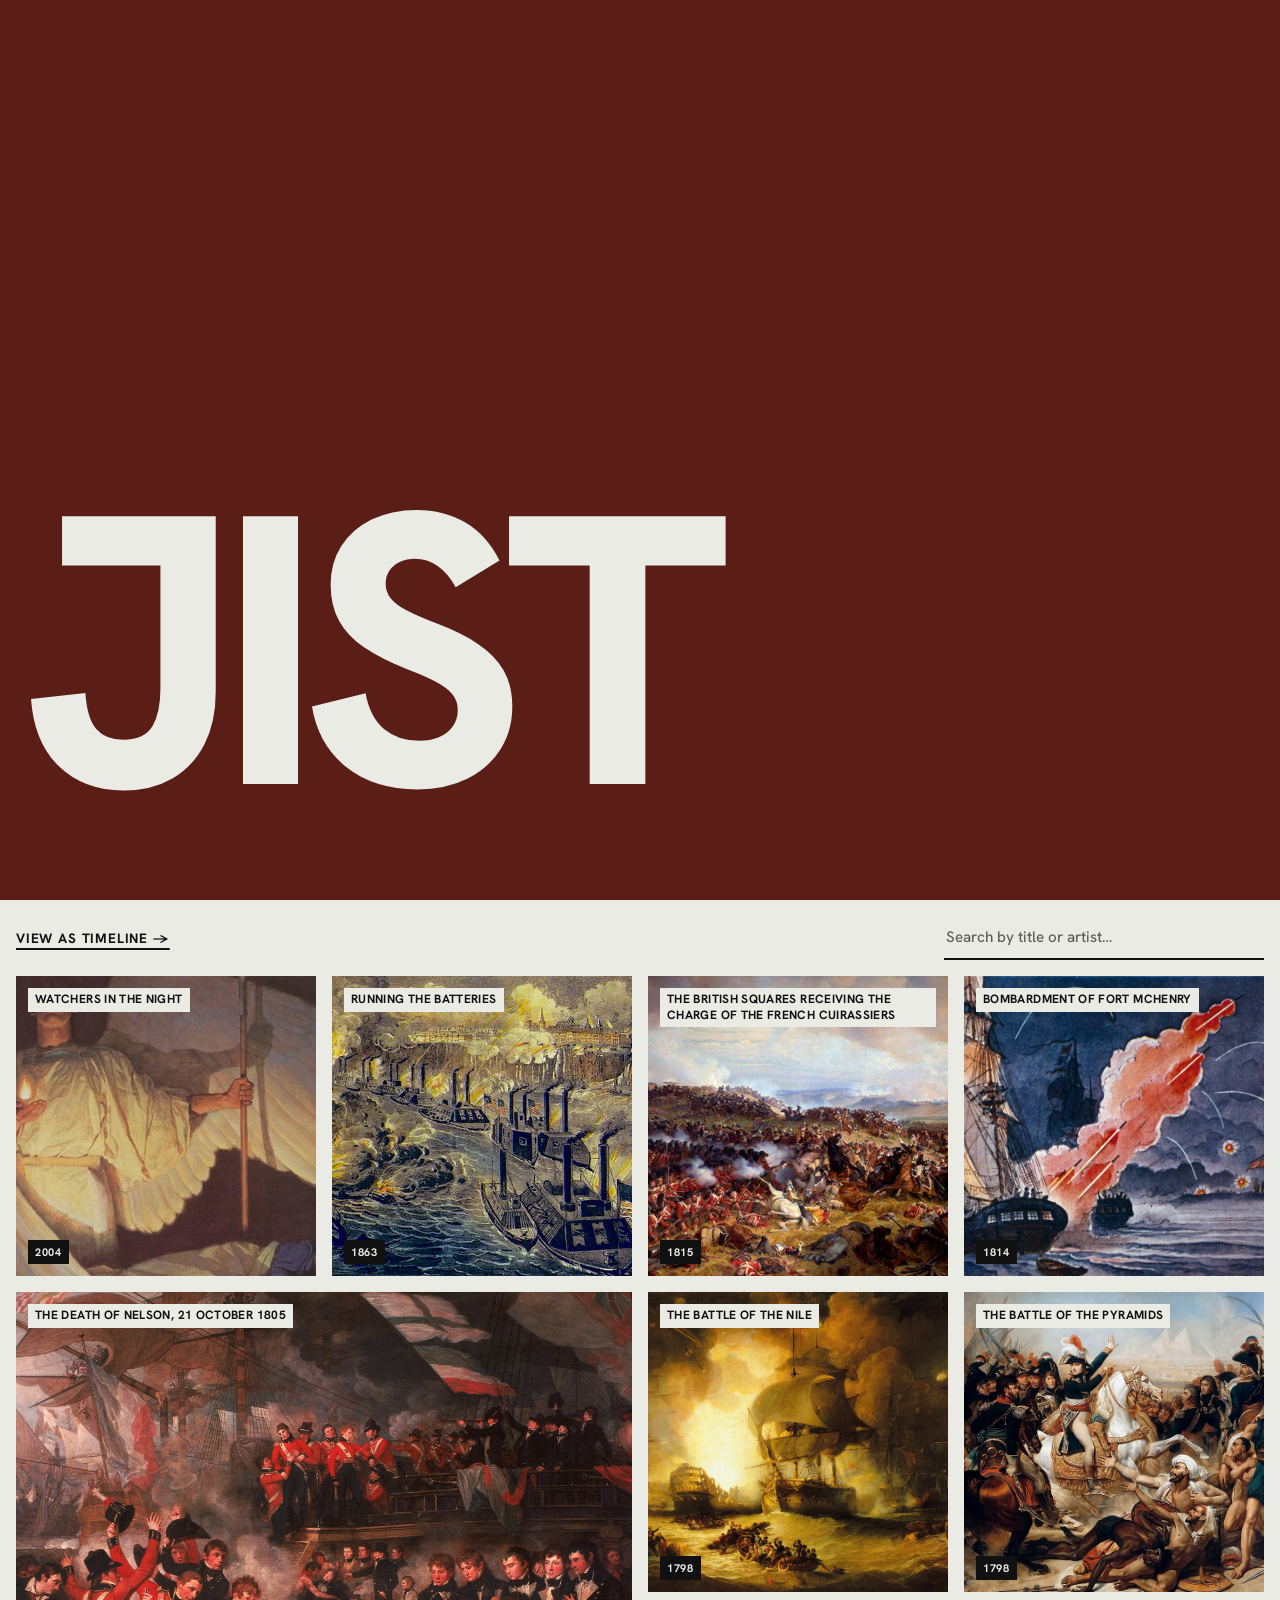
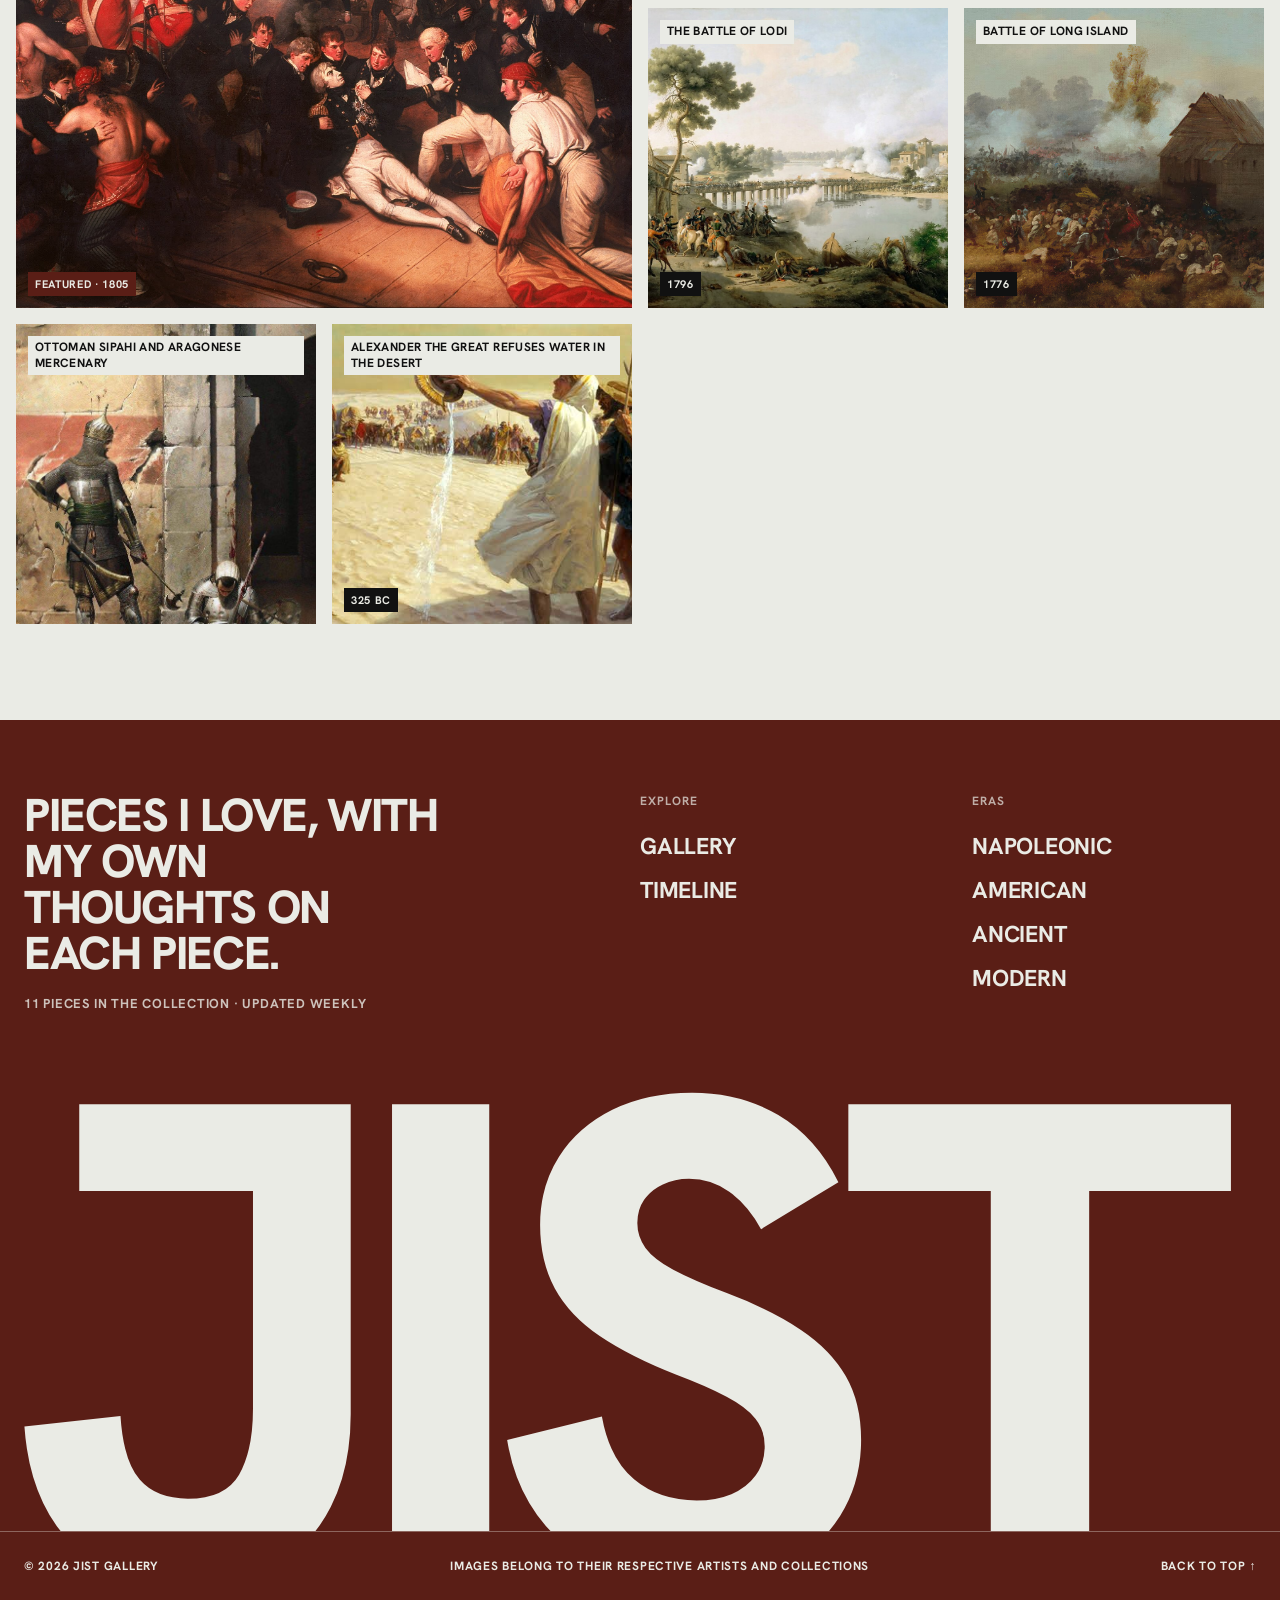
==== commit 9b065c78: "Add site footer with statement, page and era links, and giant wordmark - footer.js builds the footer" ====
--- a/index.html
+++ b/index.html
@@ -84,12 +84,13 @@
     </div>
   </div>
 
-  <footer class="site-footer">
-    <p>Updated Weekly</p>
+  <footer id="site-footer" class="site-footer">
+    <!-- Filled in by footer.js -->
   </footer>
 
   <script src="art.js"></script>
   <script src="modal.js"></script>
+  <script src="footer.js"></script>
   <script src="main.js"></script>
 </body>
 </html>
--- a/style.css
+++ b/style.css
@@ -900,17 +900,111 @@
 }
 
 /* ---------- Footer ---------- */
+/* Built by footer.js. An oxblood band that mirrors the intro: statement +
+   links up top, a giant JIST across the full width, small print below. */
 .site-footer {
-  padding: 24px var(--gap) 32px;
-  color: var(--text-muted);
-  font-size: 0.8rem;
-  font-weight: 700;
-  letter-spacing: 0.05em;
-  text-transform: uppercase;
-}
-
-.site-footer p {
+  overflow: hidden;
+  background: var(--panel);
+  color: var(--bg-page);
+}
+
+.footer-top {
+  display: grid;
+  grid-template-columns: minmax(0, 2fr) minmax(0, 1fr) minmax(0, 1fr);
+  gap: 48px;
+  padding: 72px 24px 56px;
+}
+
+.footer-lede {
+  margin: 0 0 18px;
+  max-width: 16ch;
+  font-weight: 800;
+  font-size: clamp(30px, 3.6vw, 52px);
+  line-height: 1;
+  letter-spacing: -0.03em;
+  text-transform: uppercase;
+}
+
+.footer-count {
   margin: 0;
+  font-weight: 700;
+  font-size: 13px;
+  letter-spacing: 0.06em;
+  text-transform: uppercase;
+  opacity: 0.8;
+}
+
+.footer-col h2 {
+  margin: 0 0 14px;
+  font-weight: 700;
+  font-size: 12px;
+  letter-spacing: 0.08em;
+  text-transform: uppercase;
+  opacity: 0.7;
+}
+
+.footer-col ul {
+  margin: 0;
+  padding: 0;
+  list-style: none;
+}
+
+.footer-col a,
+.footer-top-link {
+  display: inline-flex;
+  align-items: center;
+  min-height: 44px;
+  color: var(--bg-page);
+  font-weight: 700;
+  font-size: clamp(18px, 1.8vw, 24px);
+  letter-spacing: -0.01em;
+  text-transform: uppercase;
+  text-decoration: none;
+  text-decoration-thickness: 3px;
+  text-underline-offset: 6px;
+}
+
+.footer-col a:hover,
+.footer-top-link:hover {
+  text-decoration-line: underline;
+}
+
+.footer-col a:focus-visible,
+.footer-top-link:focus-visible {
+  outline: 3px solid var(--bg-page);
+  outline-offset: 3px;
+}
+
+/* Giant wordmark, sized to span the page and cropped slightly at the bottom */
+.footer-word {
+  margin: 0 0 -0.12em;
+  padding: 0 12px;
+  font-weight: 800;
+  font-size: 53vw;
+  line-height: 0.8;
+  letter-spacing: -0.06em;
+  white-space: nowrap;
+  user-select: none;
+}
+
+.footer-bottom {
+  position: relative;
+  display: flex;
+  justify-content: space-between;
+  align-items: center;
+  gap: 16px;
+  padding: 12px 24px;
+  background: var(--panel);
+  border-top: 1px solid rgba(234, 235, 229, 0.35);
+  font-weight: 700;
+  font-size: 12px;
+  letter-spacing: 0.06em;
+  text-transform: uppercase;
+}
+
+.footer-bottom .footer-top-link {
+  font-size: 12px;
+  letter-spacing: 0.06em;
 }
 
 /* ---------- Smaller screens ---------- */
@@ -986,6 +1080,21 @@
     left: 12px;
     right: 12px;
     gap: 0 16px;
+  }
+
+  .footer-top {
+    grid-template-columns: repeat(2, minmax(0, 1fr));
+    gap: 32px 20px;
+    padding: 48px 16px 40px;
+  }
+
+  .footer-statement {
+    grid-column: 1 / -1;
+  }
+
+  .footer-bottom {
+    flex-wrap: wrap;
+    padding: 12px 16px;
   }
 
   .modal-content {
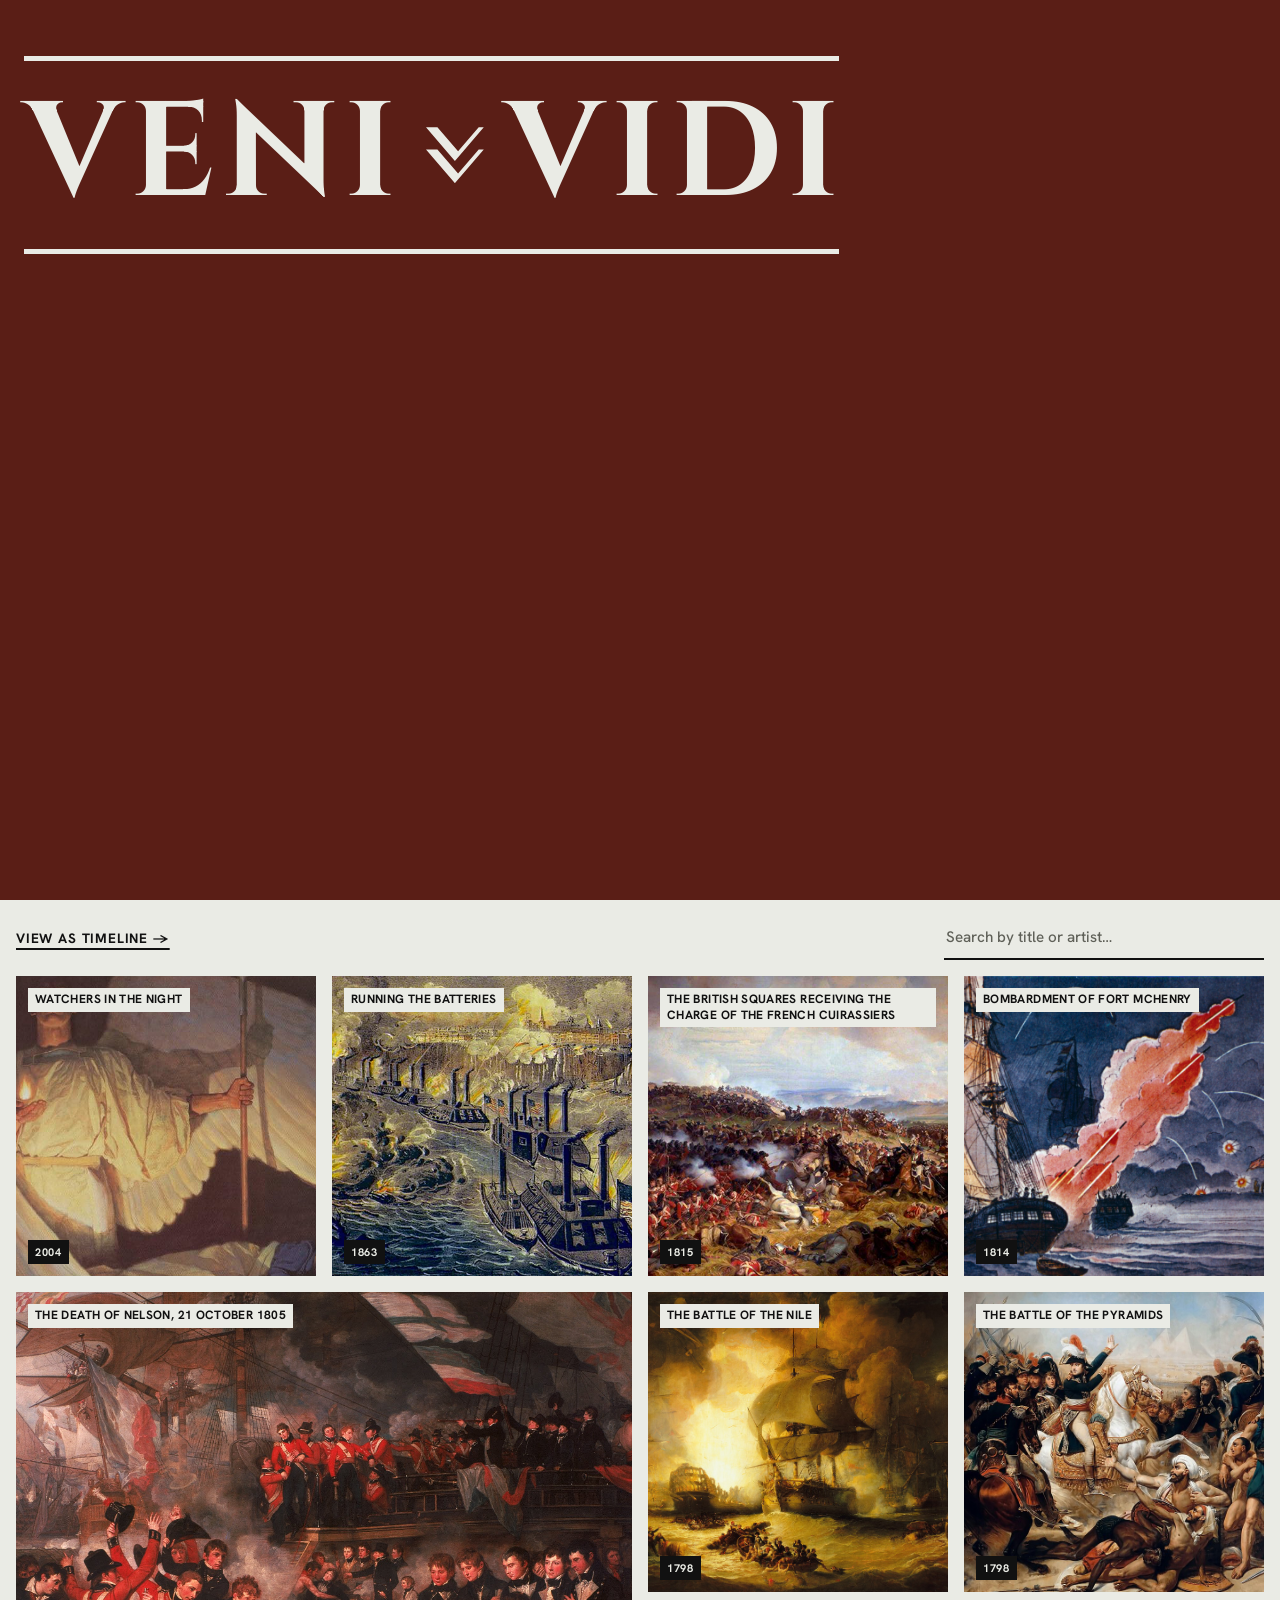
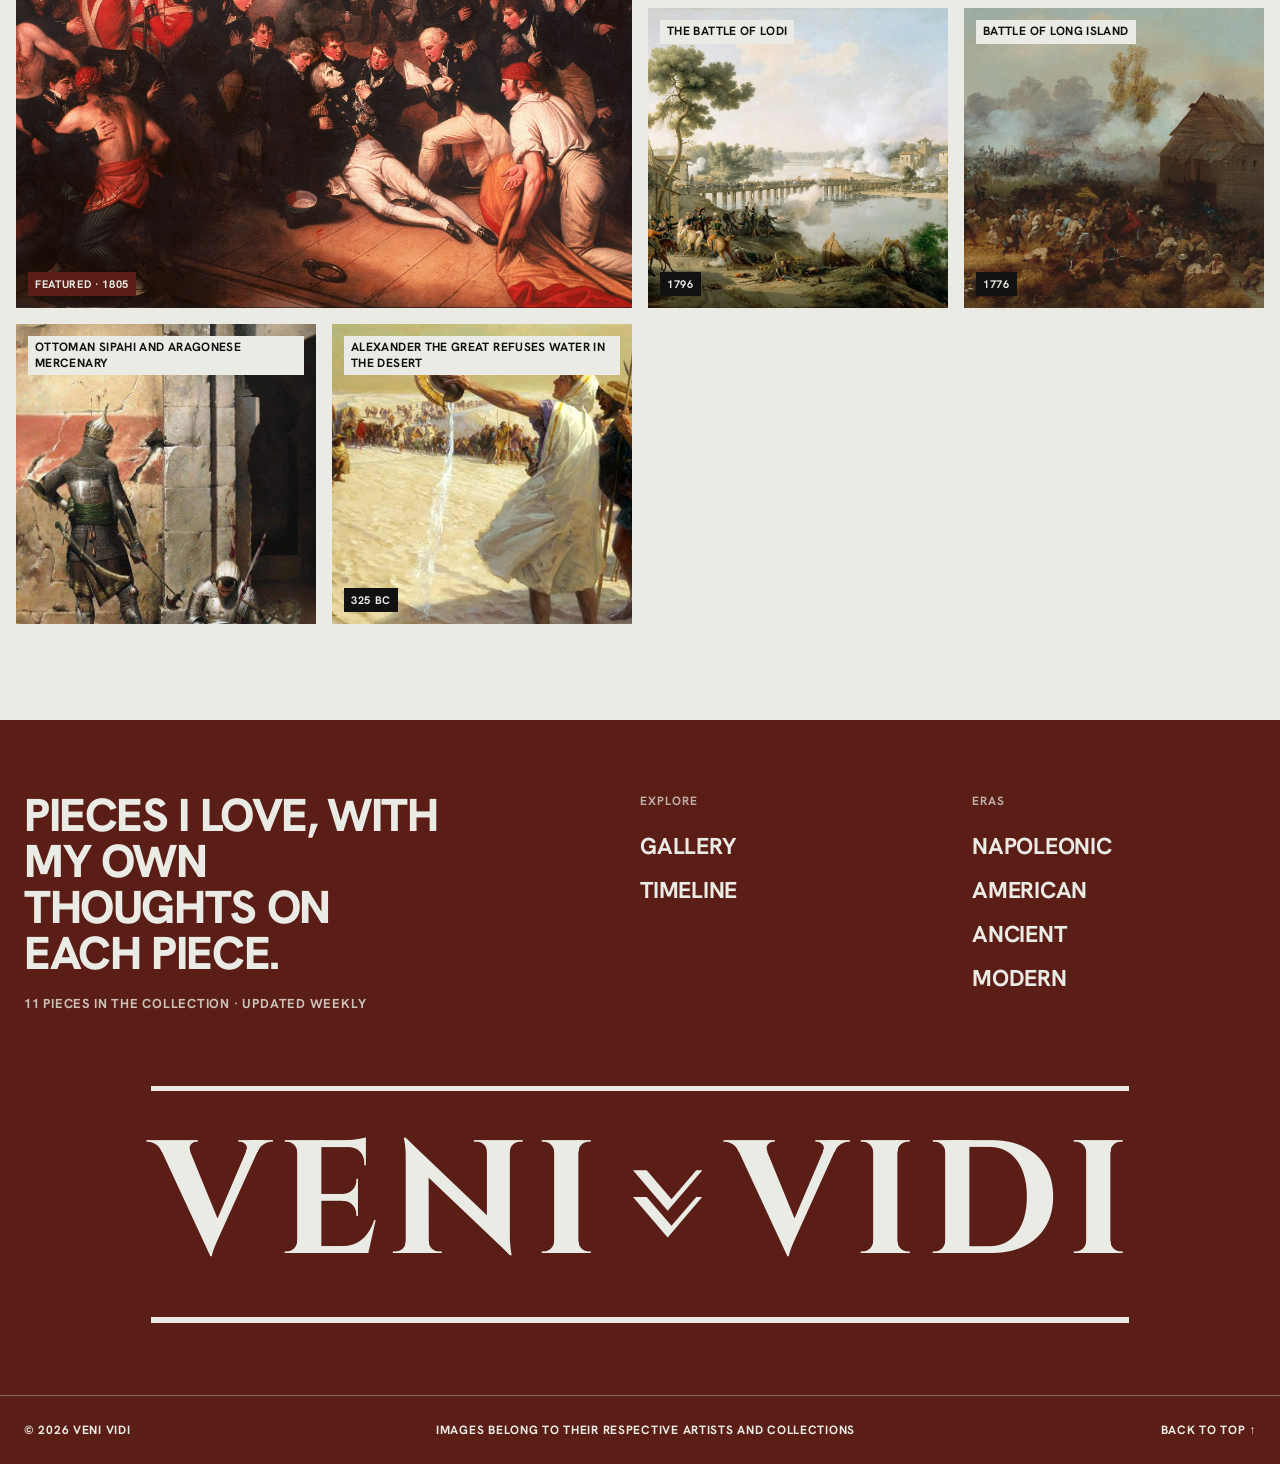
==== commit 8fa00293: "Rename site to Veni Vidi with Roman inscription wordmark - New wordmark: VENI ⌄ VIDI in Cinzel capit" ====
--- a/index.html
+++ b/index.html
@@ -3,20 +3,21 @@
 <head>
 <meta charset="UTF-8">
 <meta name="viewport" content="width=device-width, initial-scale=1.0">
-<title>JIST Gallery</title>
+<title>Veni Vidi</title>
 
 <!-- Social preview (shows up when the link is shared in iMessage, Discord, etc.) -->
 <meta name="description" content="Pieces I love, with my own thoughts on each piece.">
-<meta property="og:title" content="JIST Gallery">
+<meta property="og:title" content="Veni Vidi">
 <meta property="og:description" content="Pieces I love, with my own thoughts on each piece.">
 <meta property="og:type" content="website">
 <meta name="twitter:card" content="summary">
-<meta name="twitter:title" content="JIST Gallery">
+<meta name="twitter:title" content="Veni Vidi">
 <meta name="twitter:description" content="Pieces I love, with my own thoughts on each piece.">
 
 <link rel="preconnect" href="https://fonts.googleapis.com">
 <link rel="preconnect" href="https://fonts.gstatic.com" crossorigin>
-<link href="https://fonts.googleapis.com/css2?family=Hanken+Grotesk:wght@500;700;800&display=swap" rel="stylesheet">
+<link href="https://fonts.googleapis.com/css2?family=Cinzel:wght@700&family=Hanken+Grotesk:wght@500;700;800&display=swap" rel="stylesheet">
+<link rel="icon" href="favicon.svg" type="image/svg+xml">
 <link rel="stylesheet" href="style.css">
 </head>
 <body class="intro-active">
@@ -29,7 +30,7 @@
       <div class="intro-scrim"></div>
     </div>
 
-    <h1 class="intro-word" aria-label="JIST Gallery">JIST</h1>
+    <h1 class="intro-word vv-mark" aria-label="Veni Vidi"><span class="vv-rule"></span><span class="vv-line"><span>VENI</span><svg class="vv-chev" viewBox="0 0 120 116" aria-hidden="true"><polygon points="0,0 60,70 120,0 109.5,0 66.6,50 23.7,0"></polygon><polygon points="0,46 60,116 120,46 109.5,46 66.6,96 23.7,46"></polygon></svg><span>VIDI</span></span><span class="vv-rule"></span></h1>
 
     <nav id="era-nav" class="era-nav" aria-label="Filter by era">
       <!-- Era buttons are inserted here by main.js -->
--- a/style.css
+++ b/style.css
@@ -35,8 +35,8 @@
 /* ---------- Intro / hero ----------
    States (classes on #intro, added in order by main.js):
      is-panel   → panel wipes in from the left
-     is-word    → JIST rises
-     is-art     → featured piece slides in behind JIST
+     is-word    → the wordmark rises
+     is-art     → featured piece slides in behind it
      is-settled → shrinks into the split banner above the gallery
 */
 .intro {
@@ -102,21 +102,21 @@
   opacity: 0.3;
 }
 
+/* During the intro the wordmark sits at the TOP, where battle paintings are
+   usually sky, sails or smoke, so it doesn't cover the subject. Once settled
+   it glides to the bottom of the oxblood half (top: 100% minus its own height). */
 .intro-word {
   position: absolute;
   left: 24px;
-  bottom: 96px;
+  top: 56px;
   z-index: 2;
   margin: 0;
-  font-weight: 800;
-  line-height: 0.8;
-  letter-spacing: -0.05em;
   color: var(--bg-page);
-  font-size: clamp(140px, 30vw, 460px);
+  font-size: clamp(56px, 10.5vw, 170px);
   opacity: 0;
   transform: translateY(60px);
-  transition: opacity 0.9s var(--ease), transform 0.9s var(--ease),
-    font-size 1.1s var(--ease), bottom 1.1s var(--ease);
+  transition: opacity 0.9s var(--ease), transform 1.1s var(--ease),
+    font-size 1.1s var(--ease), top 1.1s var(--ease);
 }
 
 .intro.is-word .intro-word {
@@ -125,8 +125,46 @@
 }
 
 .intro.is-settled .intro-word {
-  bottom: 40px;
-  font-size: clamp(110px, 17vw, 260px);
+  top: 100%;
+  transform: translateY(calc(-100% - 40px));
+  font-size: clamp(40px, 5.6vw, 100px);
+}
+
+/* ---------- Veni Vidi wordmark ----------
+   Roman capitals between two carved rules, with the chevrons (VV)
+   standing in for the dot between the words. Everything scales with
+   the element's font-size. */
+.vv-mark {
+  display: inline-flex;
+  flex-direction: column;
+  gap: 0.2em;
+  font-family: "Cinzel", "Trajan Pro", Georgia, serif;
+  font-weight: 700;
+  line-height: 1;
+}
+
+.vv-rule {
+  display: block;
+  height: max(2px, 0.035em);
+  background: currentColor;
+}
+
+.vv-line {
+  display: flex;
+  align-items: center;
+  gap: 0.16em;
+  letter-spacing: 0.06em;
+}
+
+.vv-line > span:last-child {
+  margin-right: -0.06em; /* cancel the trailing letter-spacing so the rules line up */
+}
+
+.vv-chev {
+  flex-shrink: 0;
+  width: 0.43em;
+  height: 0.42em;
+  fill: currentColor;
 }
 
 /* Era menu — appears top-right once the intro settles */
@@ -562,10 +600,7 @@
   position: absolute;
   left: 24px;
   bottom: 32px;
-  font-weight: 800;
-  font-size: clamp(110px, 15vw, 220px);
-  line-height: 0.8;
-  letter-spacing: -0.05em;
+  font-size: clamp(40px, 5.6vw, 100px);
   color: var(--bg-page);
   text-decoration: none;
 }
@@ -901,7 +936,7 @@
 
 /* ---------- Footer ---------- */
 /* Built by footer.js. An oxblood band that mirrors the intro: statement +
-   links up top, a giant JIST across the full width, small print below. */
+   links up top, a large Veni Vidi wordmark, small print below. */
 .site-footer {
   overflow: hidden;
   background: var(--panel);
@@ -977,12 +1012,11 @@
 
 /* Giant wordmark, sized to span the page and cropped slightly at the bottom */
 .footer-word {
-  margin: 0 0 -0.12em;
-  padding: 0 12px;
-  font-weight: 800;
-  font-size: 53vw;
-  line-height: 0.8;
-  letter-spacing: -0.06em;
+  display: flex;
+  width: fit-content;
+  margin: 0 auto;
+  padding: 16px 24px 72px;
+  font-size: 12.6vw;
   white-space: nowrap;
   user-select: none;
 }
@@ -1049,12 +1083,20 @@
 
   .intro-word {
     left: 14px;
-    bottom: 200px;
-  }
-
+    top: 40px;
+    font-size: 12.5vw;
+  }
+
+  /* On a phone the painting stays full width, so the wordmark stays up top
+     (just under the era menu) instead of dropping onto the subject. */
   .intro.is-settled .intro-word {
-    bottom: 84px;
-    font-size: clamp(90px, 28vw, 160px);
+    top: 116px;
+    transform: translateY(0);
+    font-size: 11vw;
+  }
+
+  .footer-word {
+    padding: 8px 14px 40px;
   }
 
   .intro-caption {
@@ -1168,6 +1210,7 @@
   .tl-word {
     left: 14px;
     bottom: 20px;
+    font-size: 11vw;
   }
 
   .site-nav {
